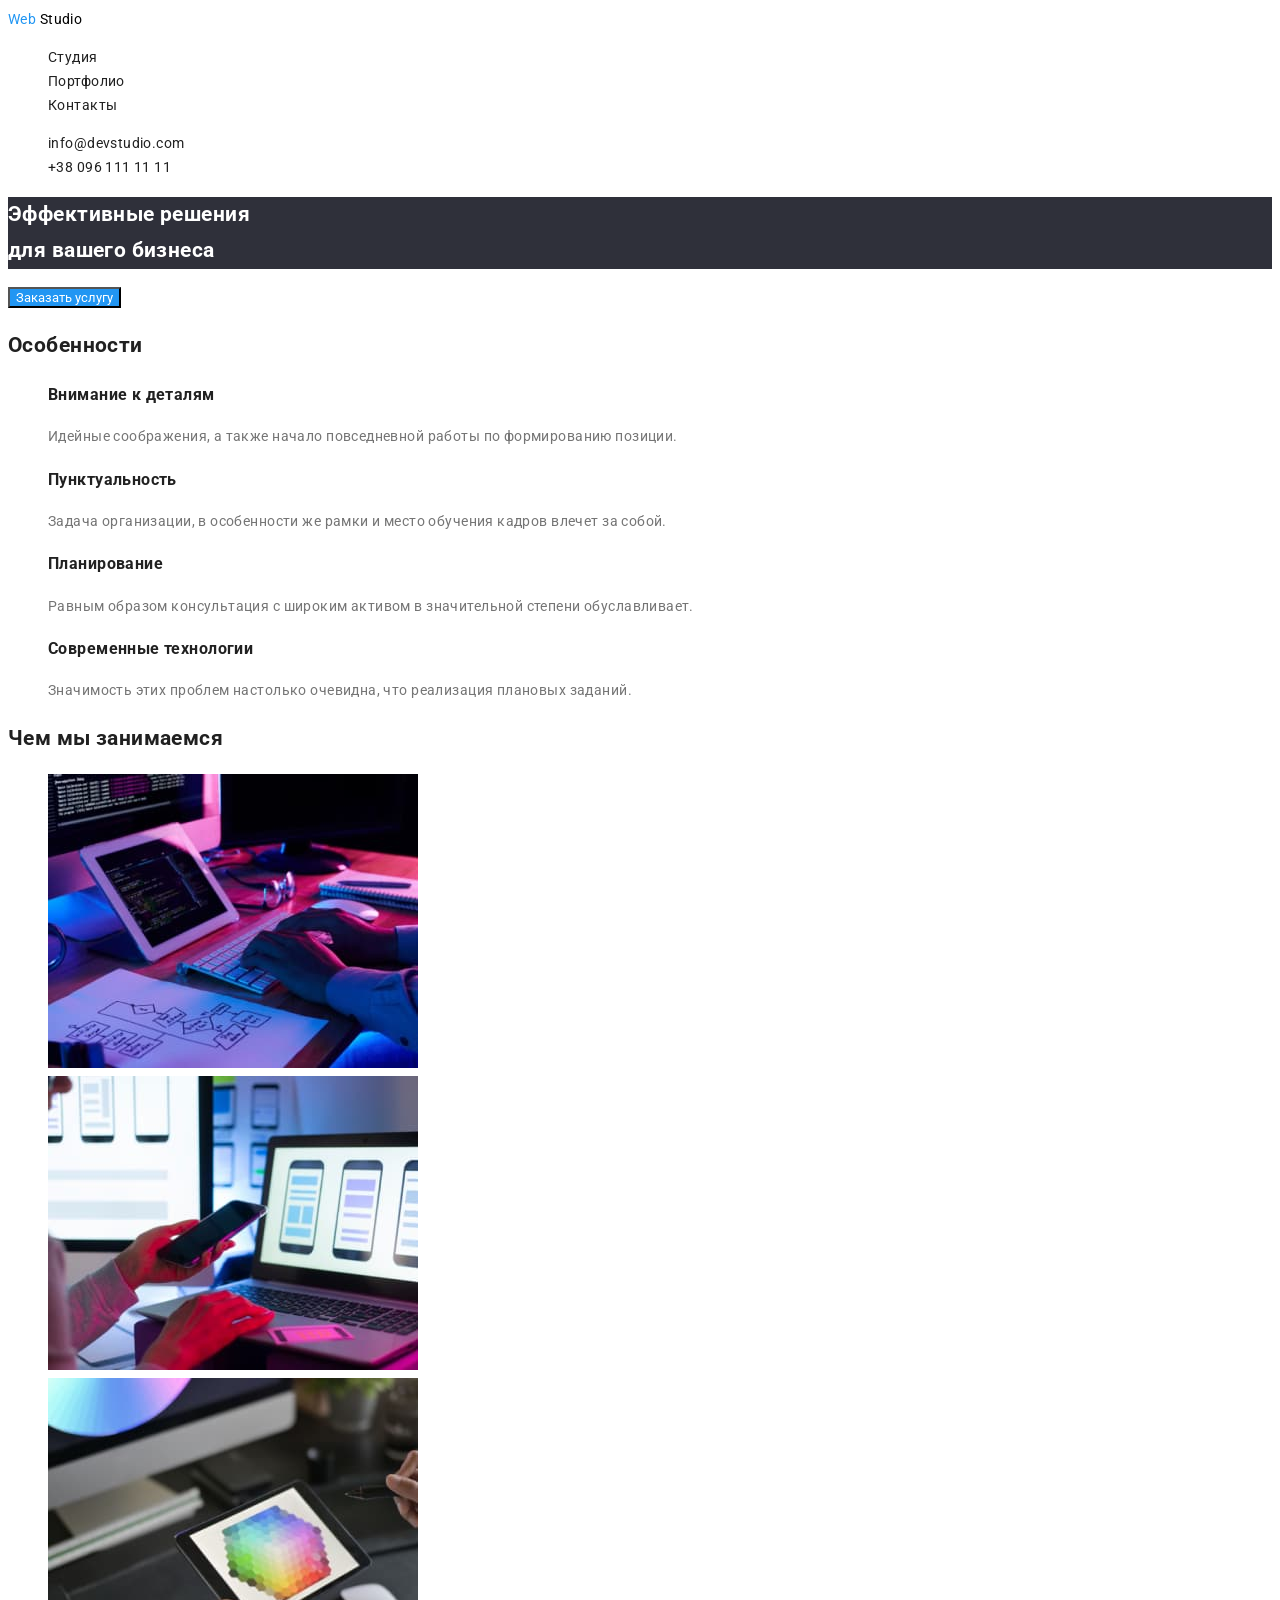
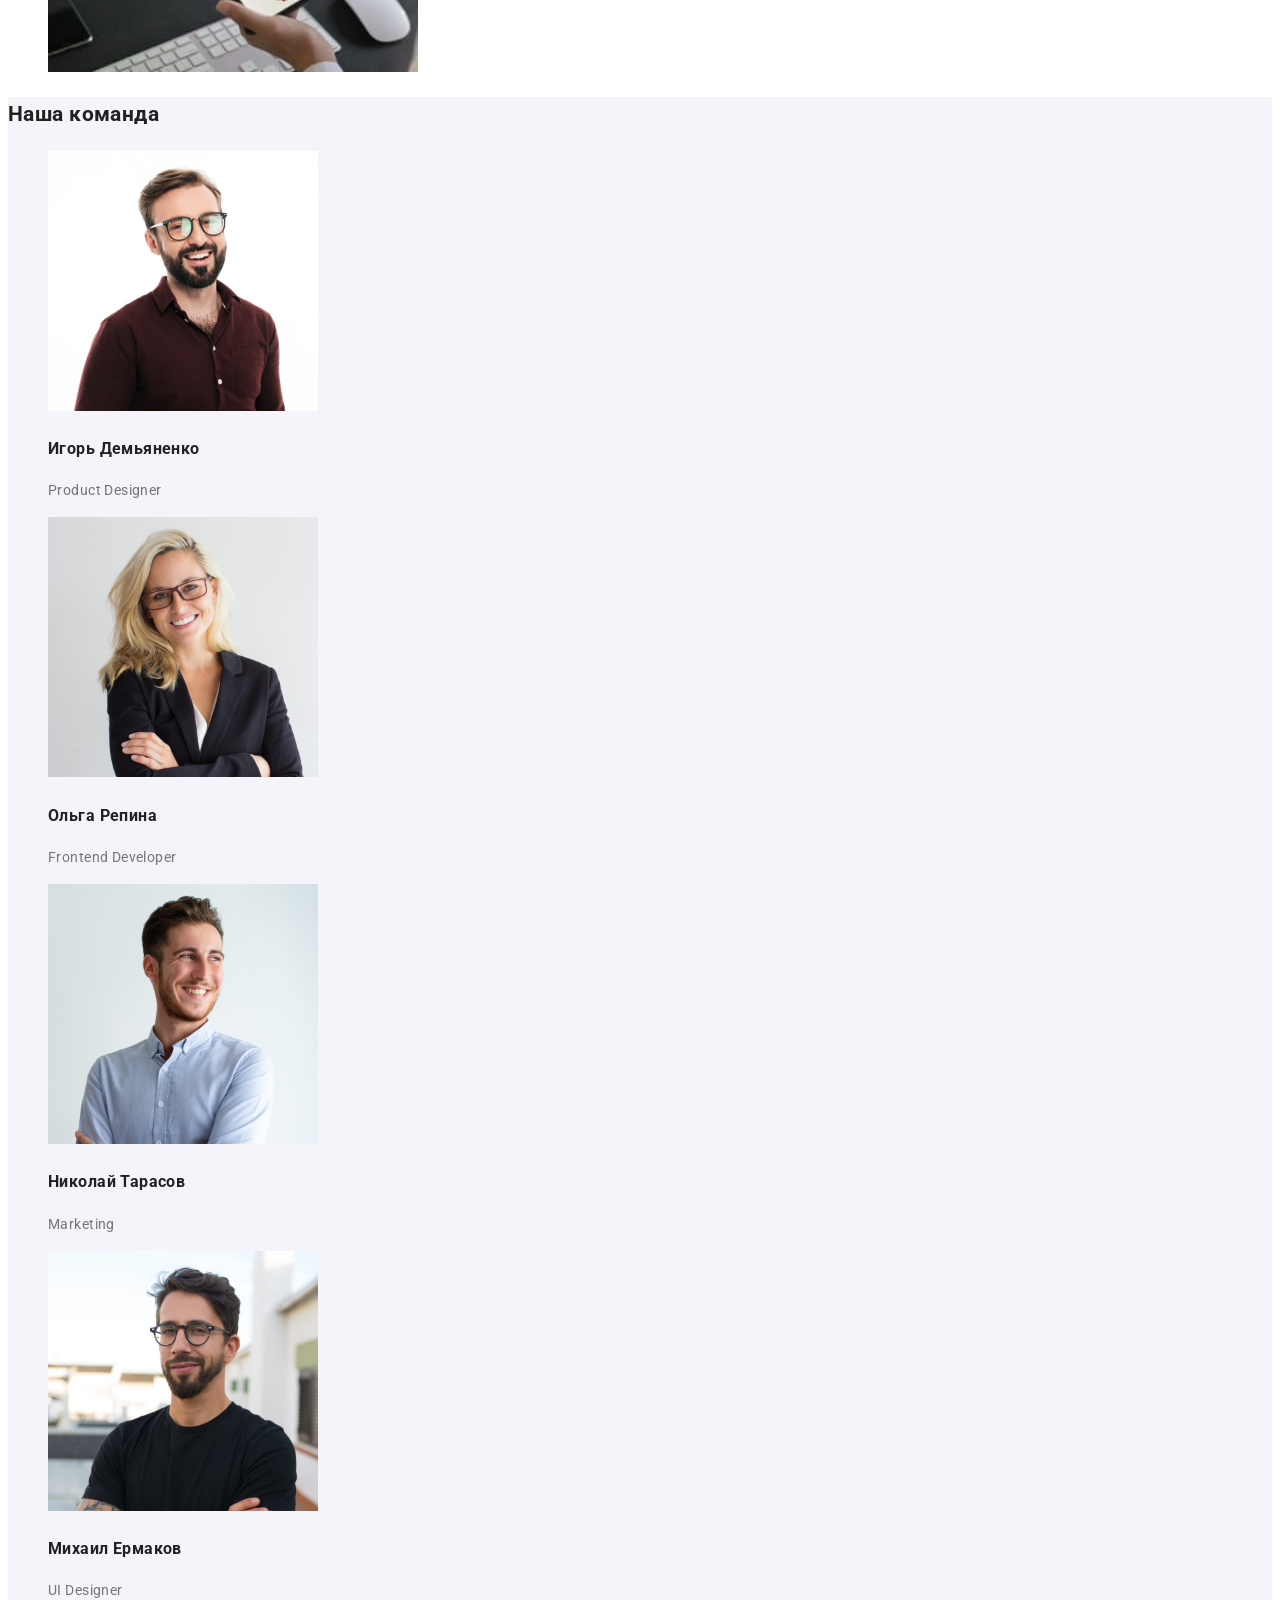
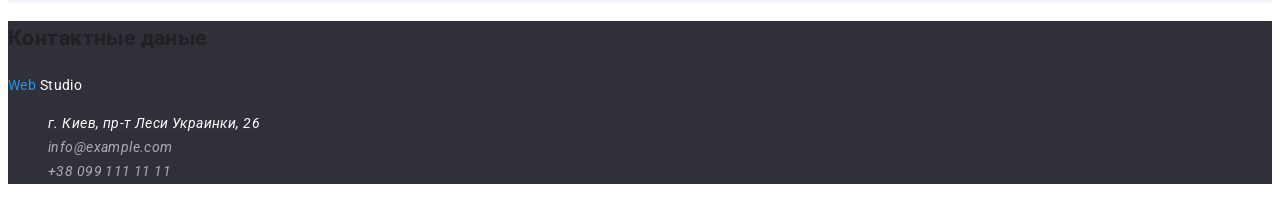
==== index.html @ a2b7ab71 "дз 2" ====
<!DOCTYPE html>
    <html lang="ru">
    <head>
    <meta charset="UTF-8">
    <meta http-equiv="X-UA-Compatible" content="IE=edge">
    <meta name="viewport" content="width=device-width, initial-scale=1.0">
    <title>Web Studio</title>
    <link rel="preconnect" href="https://fonts.googleapis.com">
    <link rel="preconnect" href="https://fonts.gstatic.com" crossorigin>
    <link href="https://fonts.googleapis.com/css2?family=Raleway:wght@700&family=Roboto:wght@400;500;700;900&display=swap" rel="stylesheet">   
    <link rel="stylesheet" href="./css/style.css">
</head>
<body>
     <header class="header">
        <nav>
        <a href="index.html" class="logo" > <span class="logo-word"> Web </span>Studio</a>
   
        
            <ul class="list">
                <li> <a href="index.html" class="link">Студия</a> </li>
                <li> <a href="portfolio.html" class="link">Портфолио</a></li>
                <li> <a href="" class="link">Контакты</a></li>
            </ul>         
     
    </nav>
        <div>
            <ul class="list">
                <li><a href="" class="link">info@devstudio.com</a></li>
                <li><a href="" class="link">+38 096 111 11 11</a></li>
            </ul>                        
        </div> 
          
    </header>
    <main>

   <section>
       <h1 class="hero-title">Эффективные решения <br> для вашего бизнеса</h1>
       <button type="button" class="button">Заказать услугу
       </button>
   </section>

   <section>
    <h2 class="section-title">
        Особенности
    </h2>
       <ul>
           <li>            
            <h3 class="title">Внимание к деталям</h3>
            <p>Идейные соображения, а также начало повседневной работы по формированию позиции.</p>
           </li>

          <li>        
         <h3 class="title">Пунктуальность</h3>
         <p>Задача организации, в особенности же рамки и место обучения кадров влечет за собой.</p>
          </li>

        <li>        
         <h3 class="title">Планирование</h3>
         <p>
            Равным образом консультация с широким активом в значительной степени обуславливает.
         </p>
        </li>
       
        <li>
         <h3 class="title">Современные технологии</h3>
        <p>
            Значимость этих проблем настолько очевидна, что реализация плановых заданий.
        </p>
        </li>
       </ul>
   </section>
   <section>
       <h2 class="section-title">Чем мы занимаемся</h2>
       <ul>
           <li>
            <img src="./imige/img.jpg" width="370" alt="руки на клавиатуре и планшет">
           </li>

           <li>
            <img src="./imige/img(1).jpg" width="370" alt="женская рука с телефщном">
        </li>

        <li>
            <img src="./imige/palitra.jpg" width="370" alt="в женской руке планшет с палитрой на экране">
        </li>
       </ul>
   </section>

   <section class="comand">
       <h2 class="section-title">Наша команда</h2>
       <ul>
        <li>
            <img src="./imige/people(1).jpg" width="270" alt="сотрудник Product Designer">
            <h3 class="title">Игорь Демьяненко</h3>
            <p>Product Designer</p>
        </li>
      
            <li>
                <img src="./imige/people(2).jpg" width="270" alt="сотрудник Frontend Developer">
                <h3 class="title">Ольга Репина</h3>
                <p>Frontend Developer</p>
            </li>
            
             <li>
                <img src="./imige/people(3).jpg" width="270"  alt="сотрудник Marketing">
                 <h3 class="title">Николай Тарасов</h3>
                 <p>Marketing</p>
             </li>
             <li>
                <img src="./imige/people(4).jpg" width="270" alt="сотрудник UI Designer">
                <h3 class="title">Михаил Ермаков</h3>
                <p>UI Designer</p>
            </li>
       </ul>
   </section>
   </main>
   <footer class="footer">
       <section>
           <h2 class="section-title">Контактные даные </h2>
        <a href="index.html" class="logo"> <span class="logo-word">Web</span> Studio</a>
        <address>
            <ul class="address-list">
                <li>
                    <a href=""> <span class="address">г. Киев, пр-т Леси Украинки, 26</span> </a> 
                </li>
                <li>
                    <a href="mailto:info@example.com" class="link">info@example.com</a>
                </li>
                <li>
                    <a href="tel:+380991111111" class="link">+38 099 111 11 11</a>
                </li>
            </ul>                        
        </address>
 
       </section>
   </footer>
</body>
</html>
---- css/style.css ----
:root{
    --primory-text-color:  #757575;
    --secondary-text-color: #212121;
    --accent-color: #2196F3;
    --ccolor-withe: #ffffff;
    --logo-color: #000000;
}
body{
    background-color: var(--ccolor-withe);
    color: var(--primory-text-color);
    font-family: roboto, sans-serif;
    letter-spacing: 0.03em;
    font-size: 14px;
    line-height: 1.71;
    
}
button{ font-family: inherit;}
ul{
    list-style: none;
}
.header .logo{
    color: var(--logo-color);
    text-decoration: none;
}
.logo-word{
    color: var(--accent-color);
}
.list .link{
    color: var(--secondary-text-color);
    text-decoration: none;
}.list .link:hover, .list .link:focus{
    color: var(--accent-color);
}
.hero-title{
    color: var(--ccolor-withe);
    /* времено фон */
    background-color: 
    #2F303A;
}
.button{
    color: var(--ccolor-withe);
    background-color: var(--accent-color);
    button{ font-family: inherit;}
}
.section-title{
    color: var(--secondary-text-color);
}
.title{
    color: var(--secondary-text-color);
}
.comand{
    background-color: #F5F4FA;
}
.footer{
    background-color: #2F303A;
}
.footer .logo{
    color: var(--ccolor-withe);
    text-decoration: none;
}
.address{
    color: var(--ccolor-withe);
}
.address-list .link{ 
    color: rgba(255, 255, 255, 0.6);
    text-decoration: none;
}
.project .button{
    font-family: inherit;
    color: var(--secondary-text-color);
    background-color: var(--ccolor-withe);
    
}
.project .button:hover, .project .button:focus{
    color: var(--ccolor-withe);
    background-color: var(--accent-color);
}
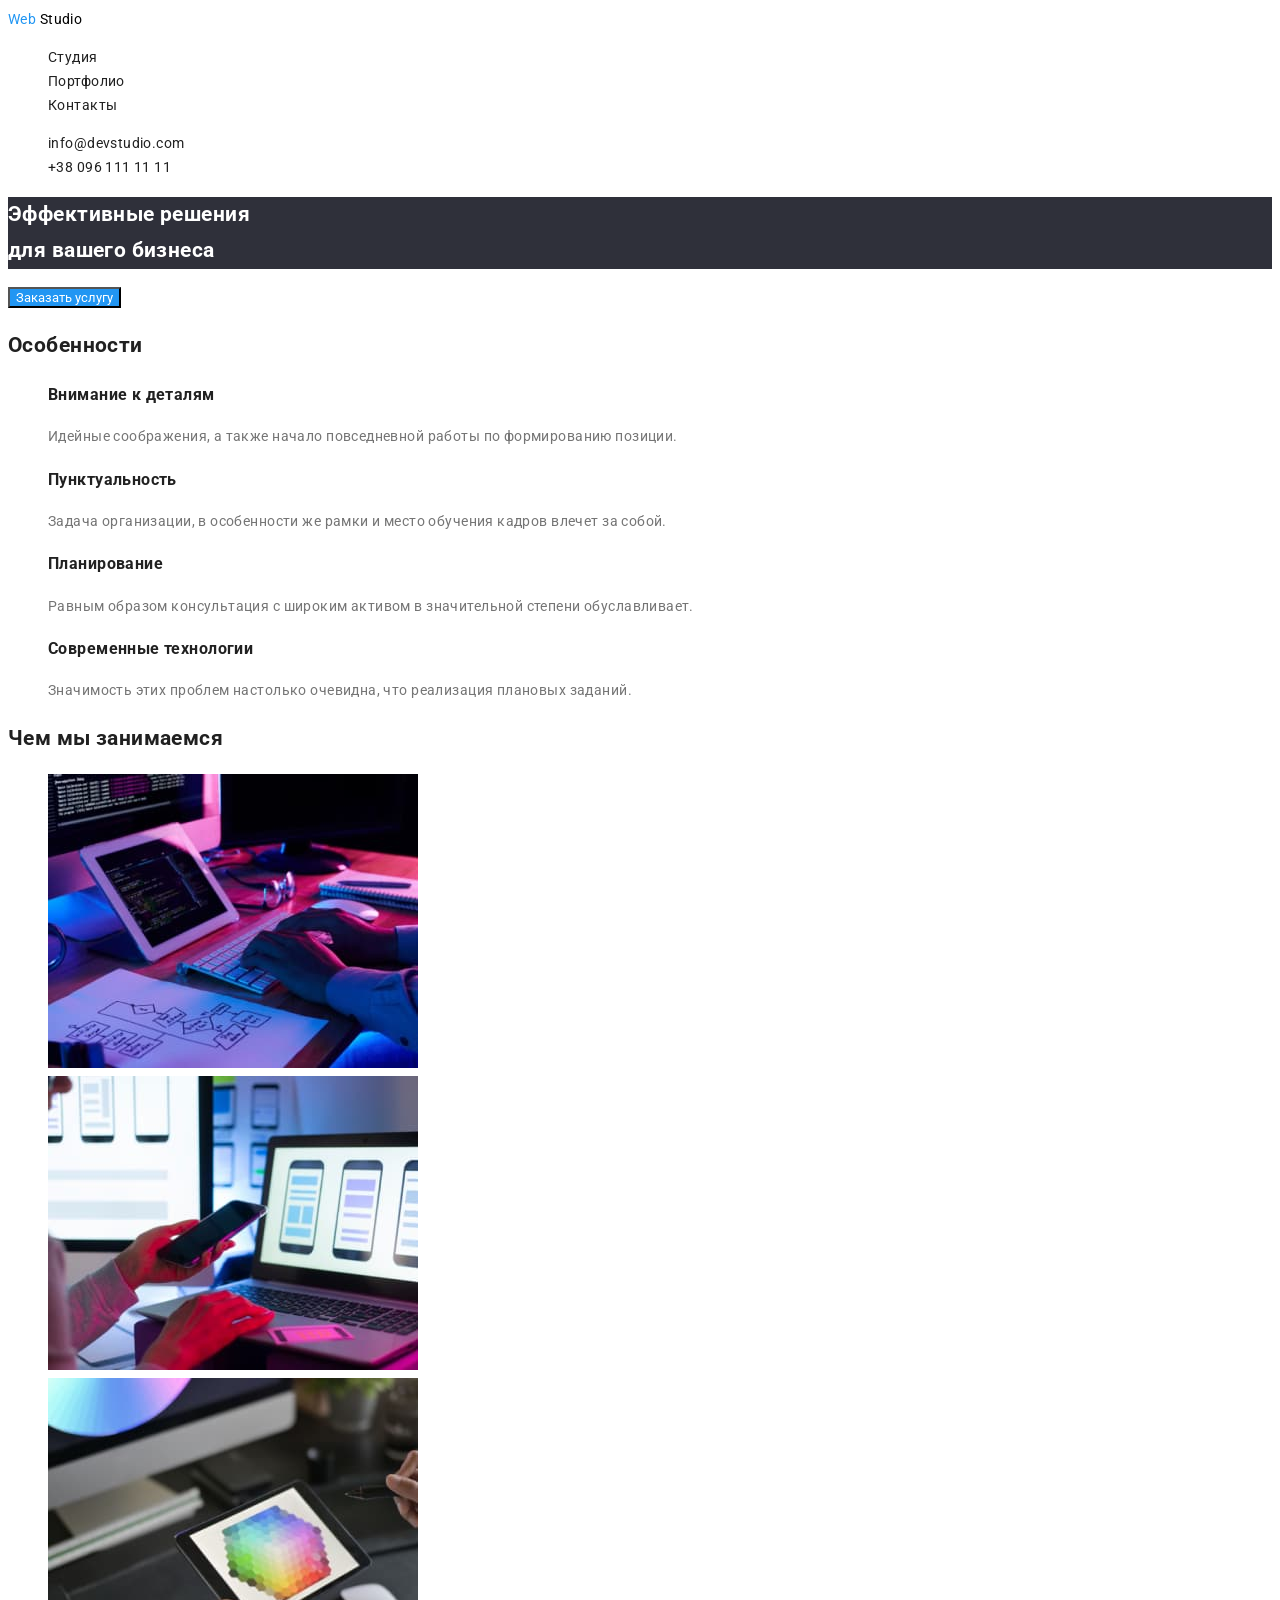
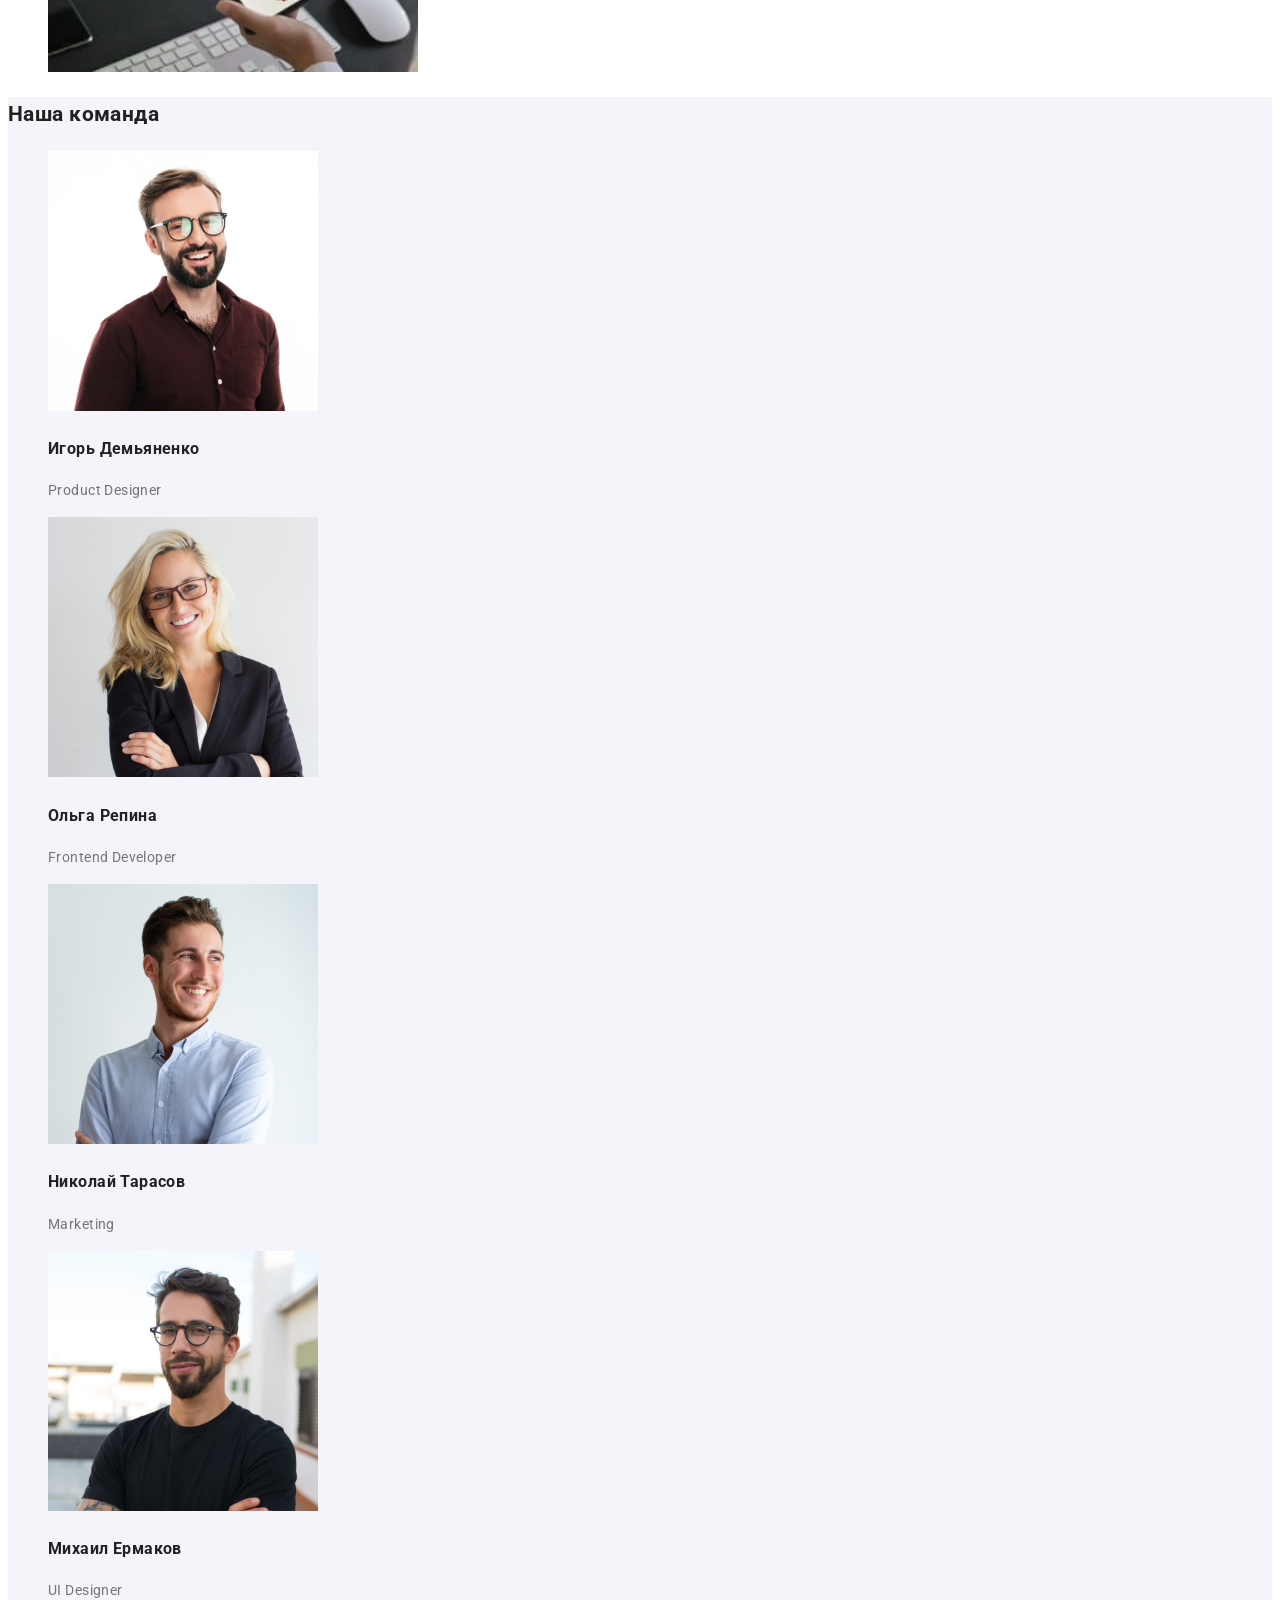
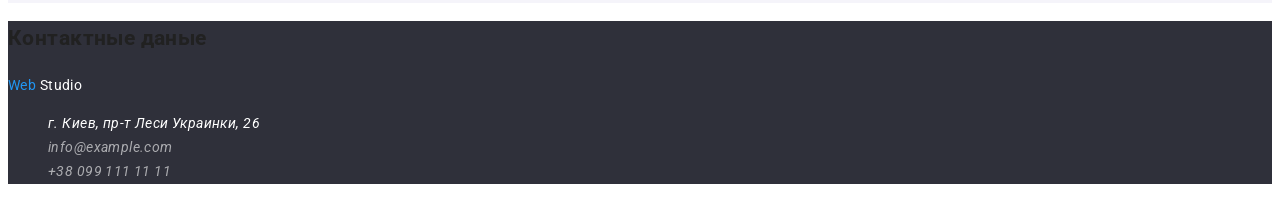
==== commit 6db0a350: "применение селекторов класса и цвета" ====
--- a/index.html
+++ b/index.html
@@ -24,12 +24,12 @@
             </ul>         
      
     </nav>
-        <div>
+        
             <ul class="list">
                 <li><a href="" class="link">info@devstudio.com</a></li>
                 <li><a href="" class="link">+38 096 111 11 11</a></li>
             </ul>                        
-        </div> 
+    
           
     </header>
     <main>
@@ -122,7 +122,7 @@
         <address>
             <ul class="address-list">
                 <li>
-                    <a href=""> <span class="address">г. Киев, пр-т Леси Украинки, 26</span> </a> 
+                    <a href="https://www.google.com/maps/place/%D0%B1%D1%83%D0%BB.+%D0%9B%D0%B5%D1%81%D0%B8+%D0%A3%D0%BA%D1%80%D0%B0%D0%B8%D0%BD%D0%BA%D0%B8,+26,+%D0%9A%D0%B8%D0%B5%D0%B2,+02000/@50.4262118,30.5360923,17.5z/data=!4m5!3m4!1s0x40d4cf0e033ecbe9:0x57a4dffefec77da0!8m2!3d50.4265807!4d30.5383858" class="link"><span class="address"> г. Киев, пр-т Леси Украинки, 26</span></a>
                 </li>
                 <li>
                     <a href="mailto:info@example.com" class="link">info@example.com</a>
--- a/css/style.css
+++ b/css/style.css
@@ -11,66 +11,80 @@
     font-family: roboto, sans-serif;
     letter-spacing: 0.03em;
     font-size: 14px;
-    line-height: 1.71;
-    
-}
-button{ font-family: inherit;}
-ul{
-    list-style: none;
-}
-.header .logo{
+    line-height: 1.71;}
+
+    ul{ list-style: none;}
+
+    .header .logo{
     color: var(--logo-color);
     text-decoration: none;
 }
+
 .logo-word{
     color: var(--accent-color);
 }
+
 .list .link{
     color: var(--secondary-text-color);
     text-decoration: none;
-}.list .link:hover, .list .link:focus{
+}
+
+.list .link:hover, .list .link:focus{
     color: var(--accent-color);
 }
+
 .hero-title{
     color: var(--ccolor-withe);
     /* времено фон */
     background-color: 
     #2F303A;
 }
+
 .button{
     color: var(--ccolor-withe);
     background-color: var(--accent-color);
-    button{ font-family: inherit;}
+    font-family: inherit;
 }
+
 .section-title{
     color: var(--secondary-text-color);
 }
+
 .title{
     color: var(--secondary-text-color);
 }
+
 .comand{
     background-color: #F5F4FA;
 }
+
 .footer{
     background-color: #2F303A;
 }
+
 .footer .logo{
     color: var(--ccolor-withe);
     text-decoration: none;
 }
+
 .address{
     color: var(--ccolor-withe);
+    
 }
+
 .address-list .link{ 
     color: rgba(255, 255, 255, 0.6);
     text-decoration: none;
 }
+
 .project .button{
     font-family: inherit;
     color: var(--secondary-text-color);
     background-color: var(--ccolor-withe);
+    font-family: inherit;
     
 }
+
 .project .button:hover, .project .button:focus{
     color: var(--ccolor-withe);
     background-color: var(--accent-color);
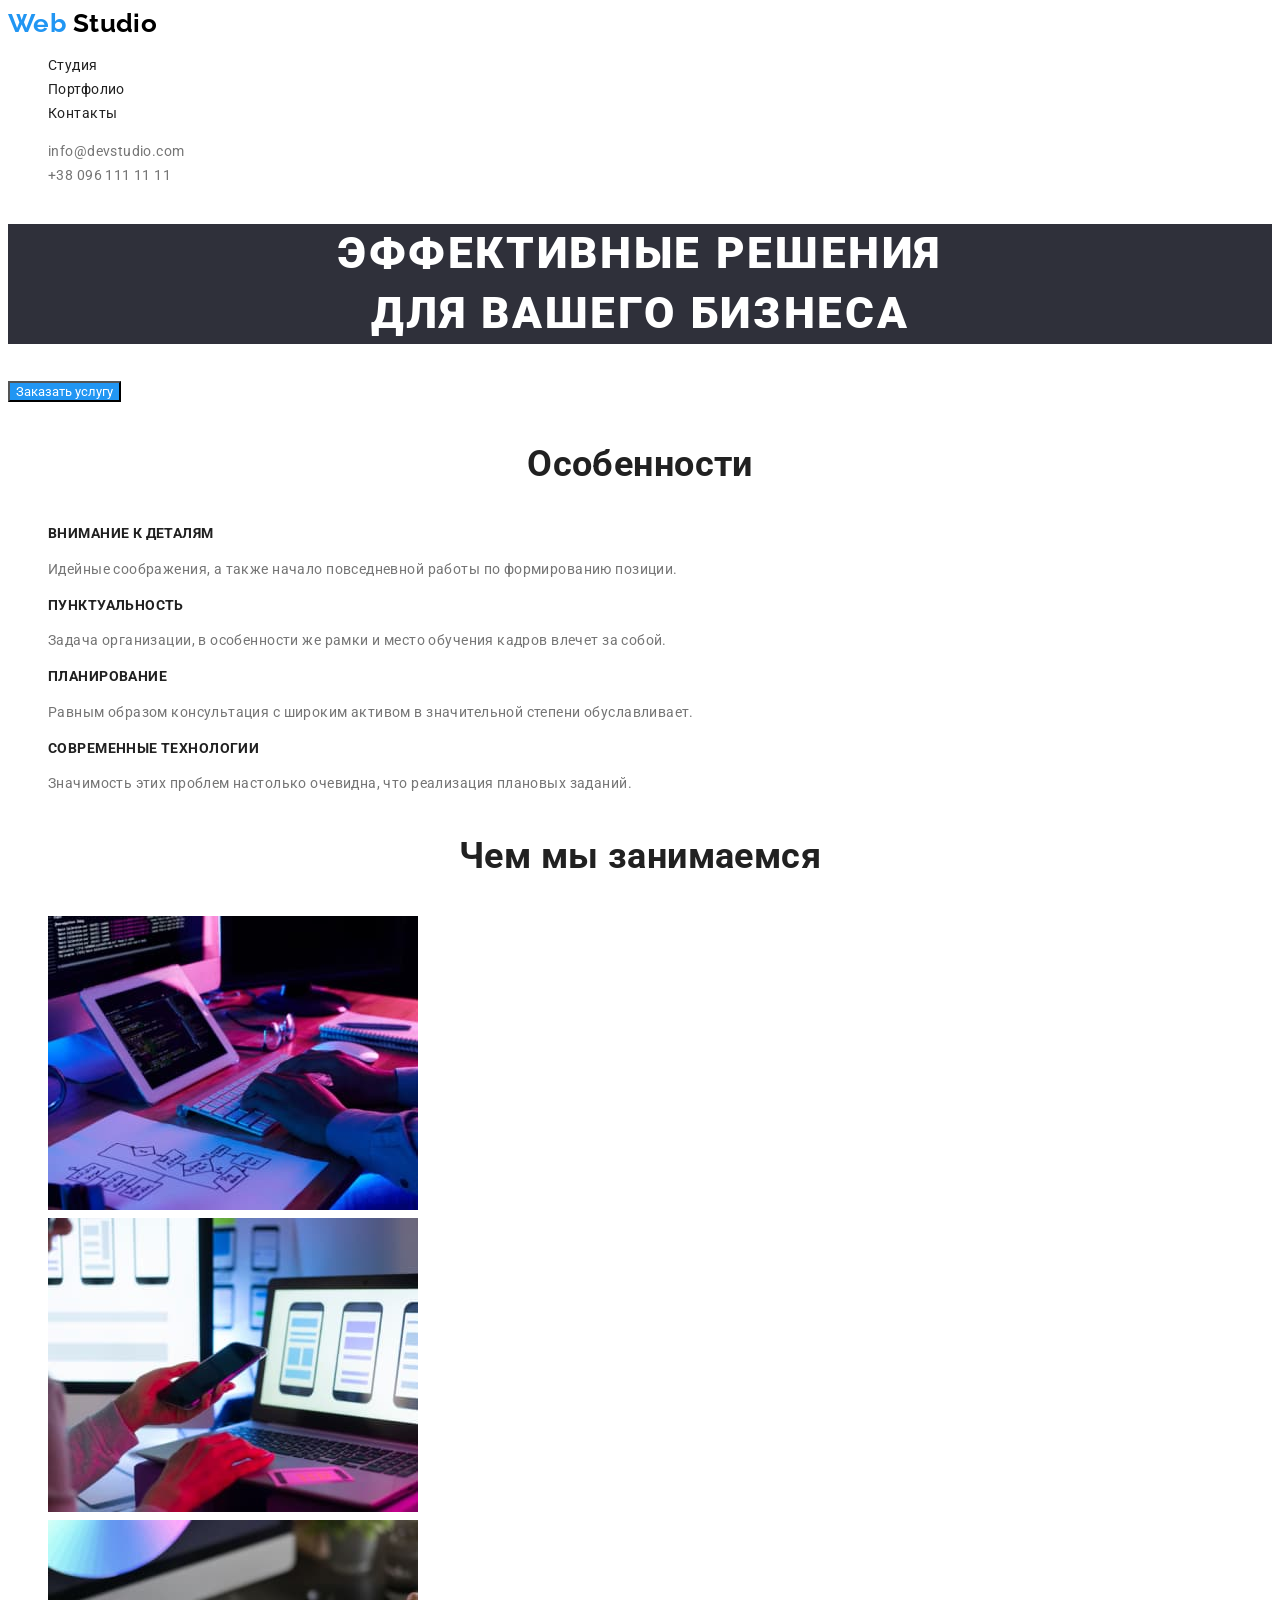
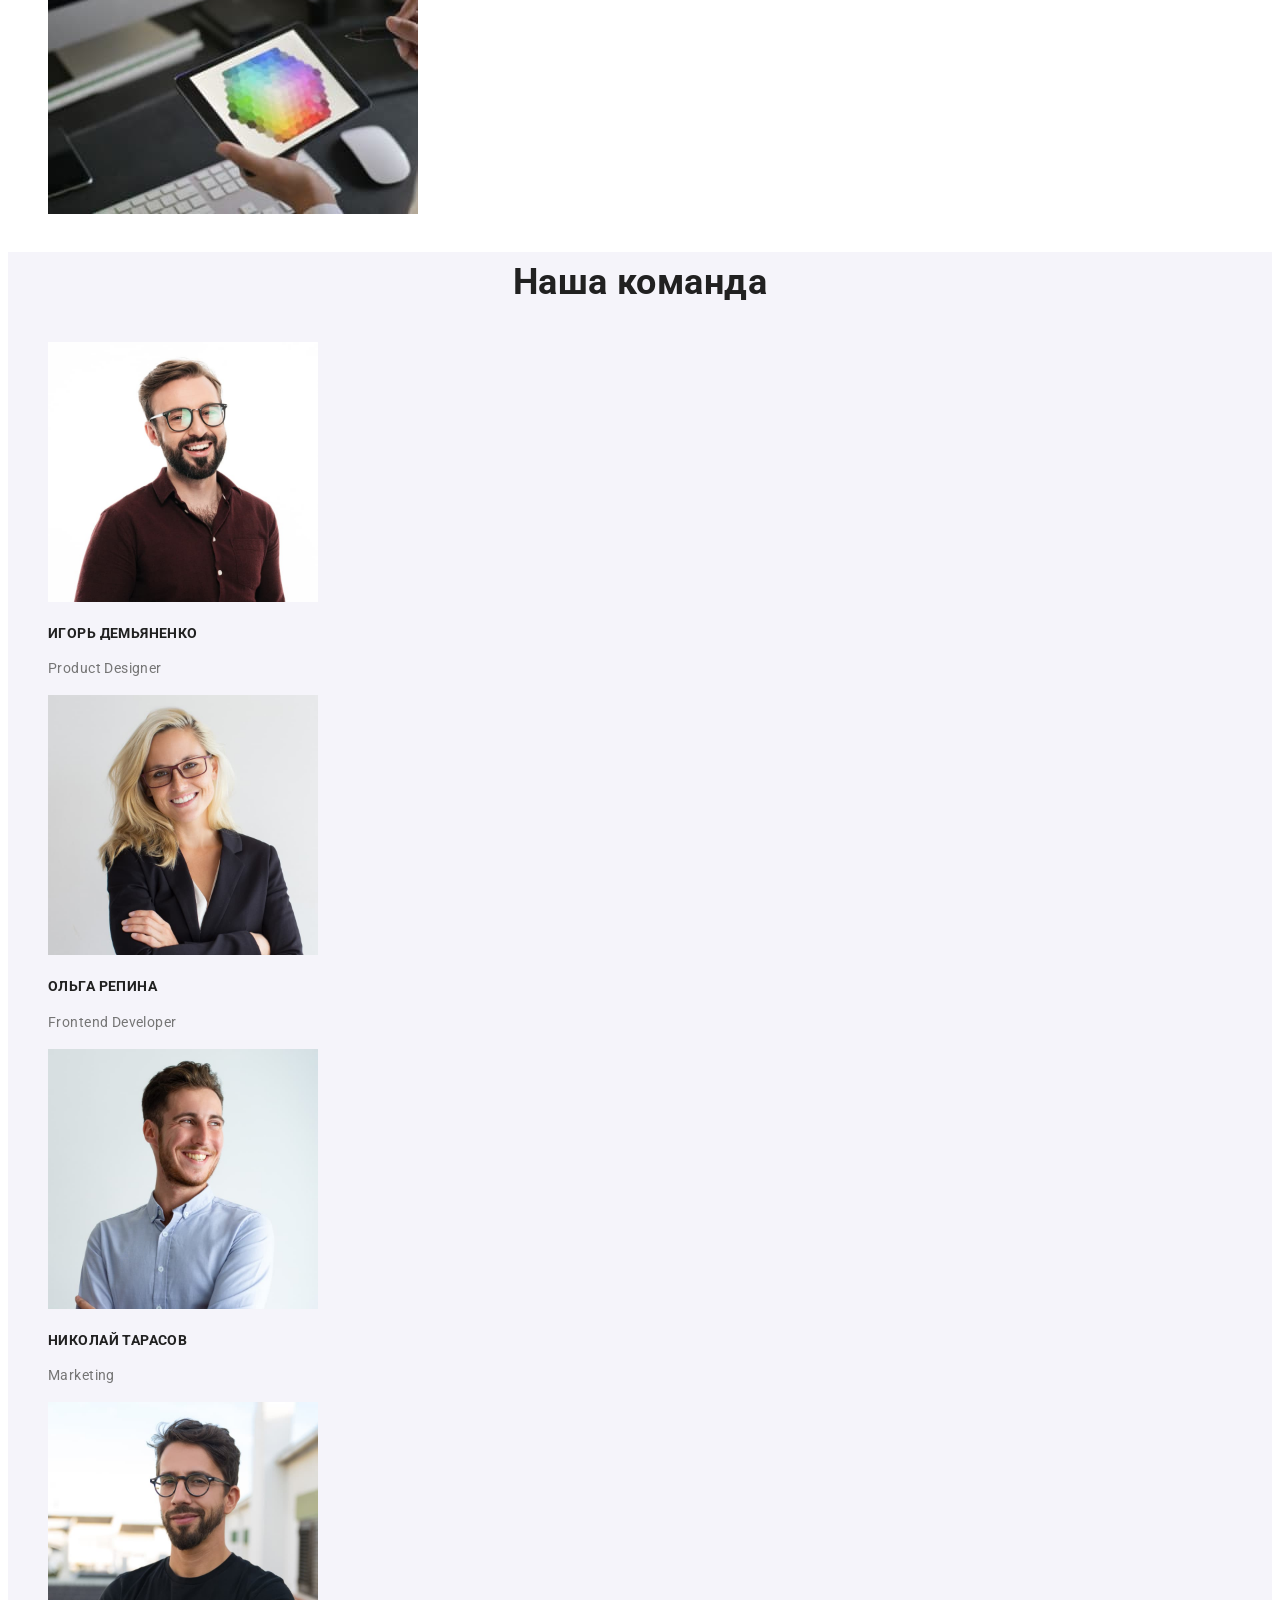
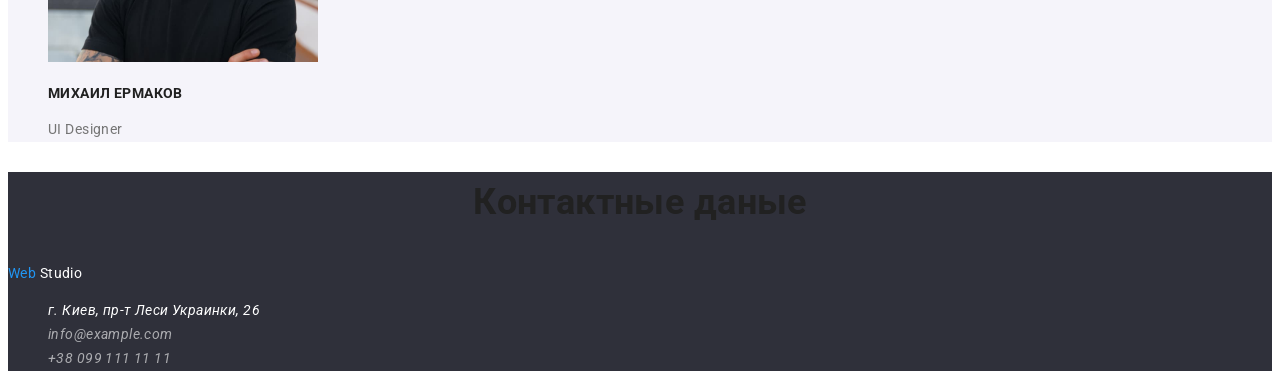
==== commit 1d980c71: "ДЗ 2 23,03" ====
--- a/index.html
+++ b/index.html
@@ -25,13 +25,11 @@
      
     </nav>
         
-            <ul class="list">
-                <li><a href="" class="link">info@devstudio.com</a></li>
-                <li><a href="" class="link">+38 096 111 11 11</a></li>
-            </ul>                        
-    
-          
-    </header>
+            <ul class="contact">
+                <li><a href="mailto:info@devstudio.com" class="link">info@devstudio.com</a></li>
+                <li><a href="tel:+380961111111" class="link">+38 096 111 11 11</a></li>
+            </ul>                                      
+     </header>
     <main>
 
    <section>
--- a/css/style.css
+++ b/css/style.css
@@ -9,15 +9,24 @@
     background-color: var(--ccolor-withe);
     color: var(--primory-text-color);
     font-family: roboto, sans-serif;
+    font-style: normal;
+    font-size: 14px;
+    line-height: 1.71;
     letter-spacing: 0.03em;
-    font-size: 14px;
-    line-height: 1.71;}
+}
 
     ul{ list-style: none;}
 
     .header .logo{
     color: var(--logo-color);
     text-decoration: none;
+    font-family: 'Raleway';
+    font-weight: 700;
+    font-size: 26px;
+    line-height: 1.19;
+
+
+
 }
 
 .logo-word{
@@ -33,11 +42,24 @@
     color: var(--accent-color);
 }
 
+.contact .link{
+    color: var(--primory-text-color);
+    text-decoration: none;
+}
+.contact .link:hover, .contact .link:focus{
+    color: var(--accent-color);
+}
+
 .hero-title{
     color: var(--ccolor-withe);
     /* времено фон */
-    background-color: 
-    #2F303A;
+    background-color: #2F303A;
+    font-weight: 900;
+    font-size: 44px;
+    line-height: 1.36;
+    text-align: center;
+    letter-spacing: 0.06em;
+    text-transform: uppercase;
 }
 
 .button{
@@ -48,10 +70,18 @@
 
 .section-title{
     color: var(--secondary-text-color);
+    font-weight: 700;
+    font-size: 36px;
+    line-height: 1.67;
+    text-align: center;
 }
 
 .title{
     color: var(--secondary-text-color);
+    font-weight: 700;
+    font-size: 14px;
+    line-height: 1.4;
+    text-transform: uppercase;
 }
 
 .comand{
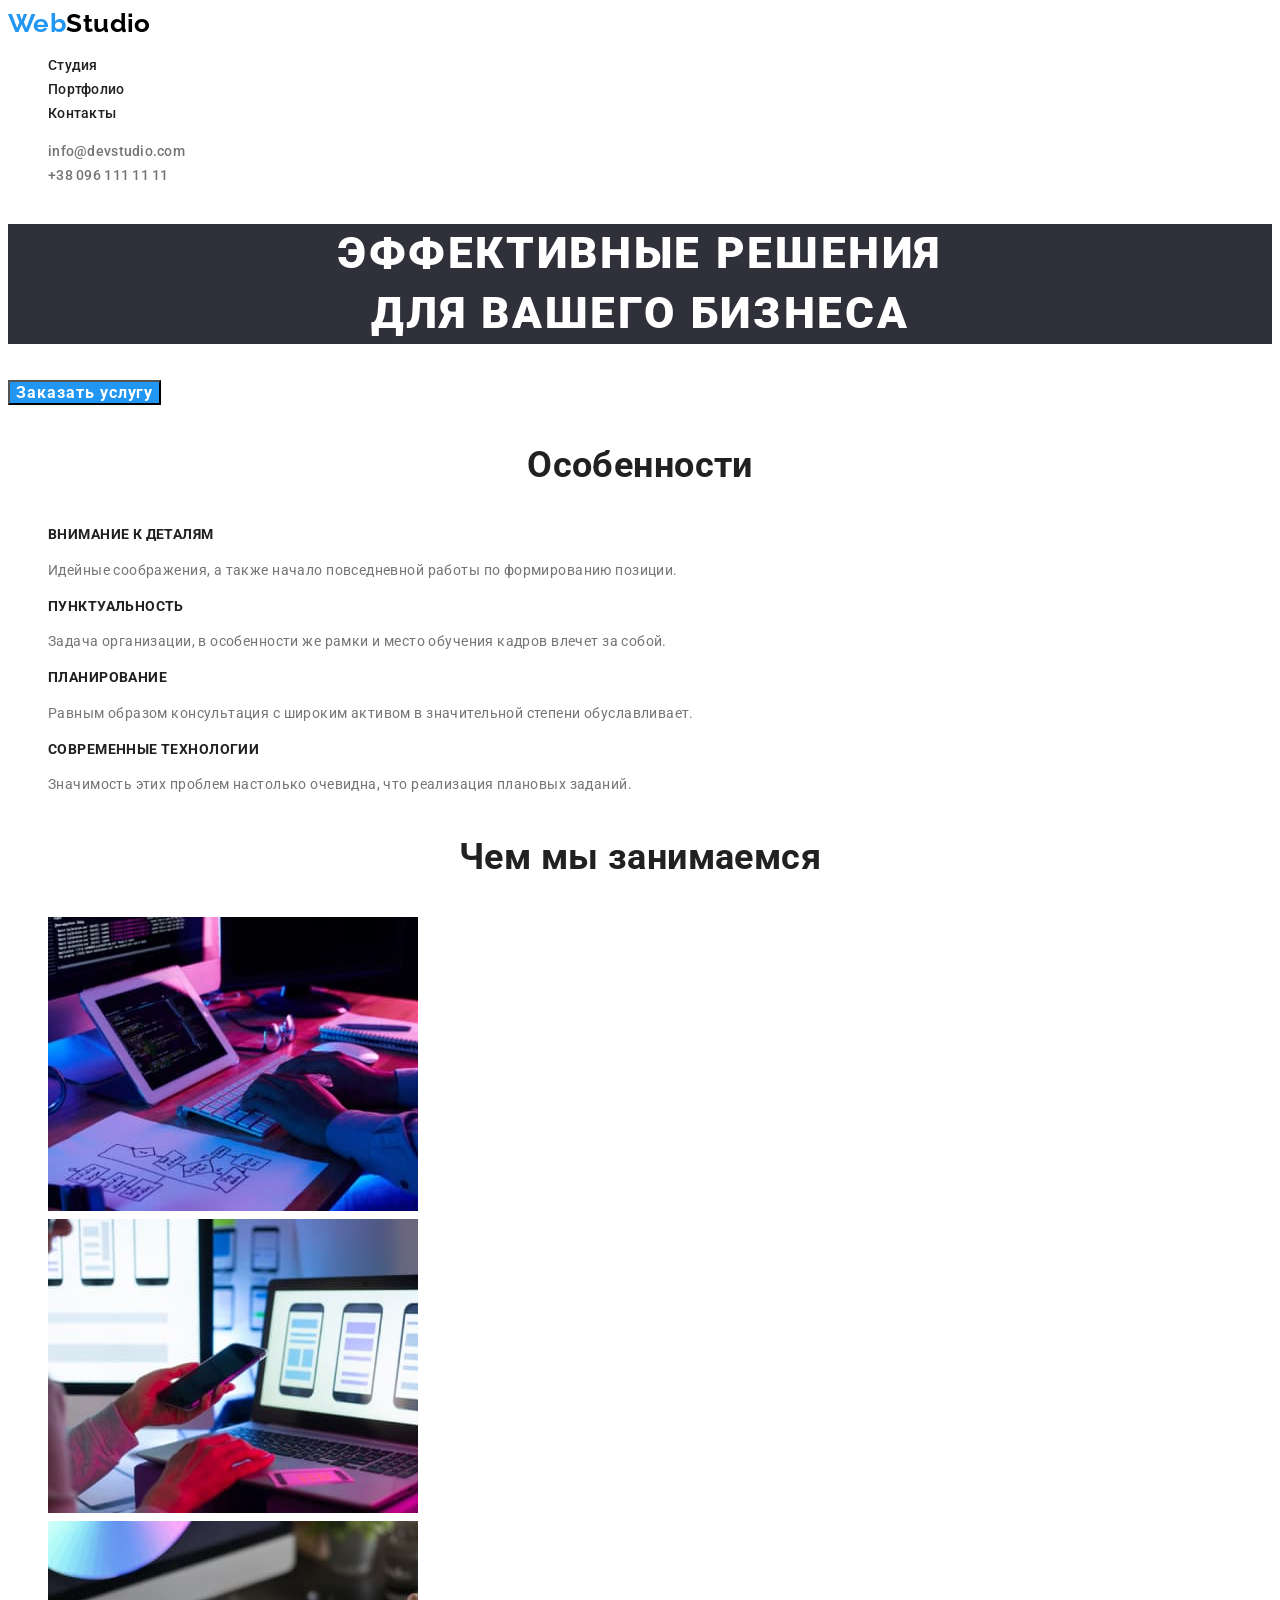
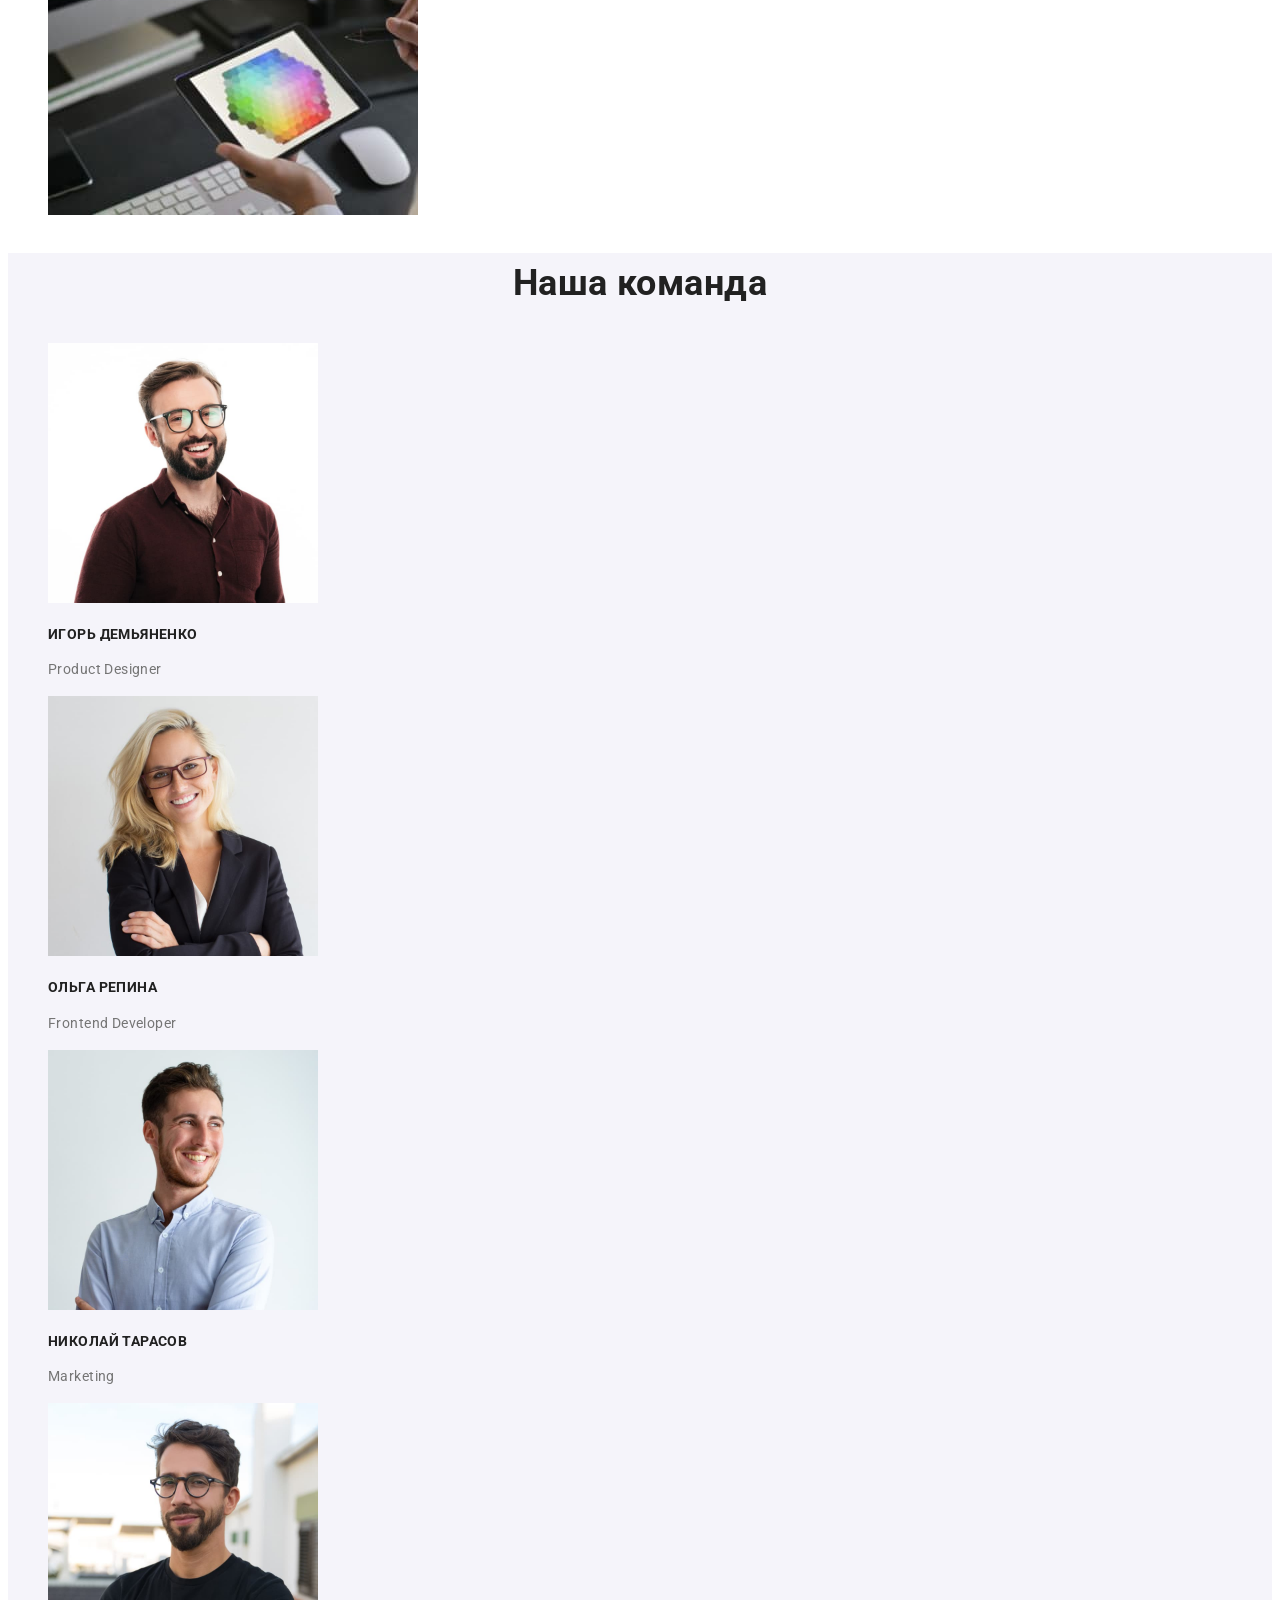
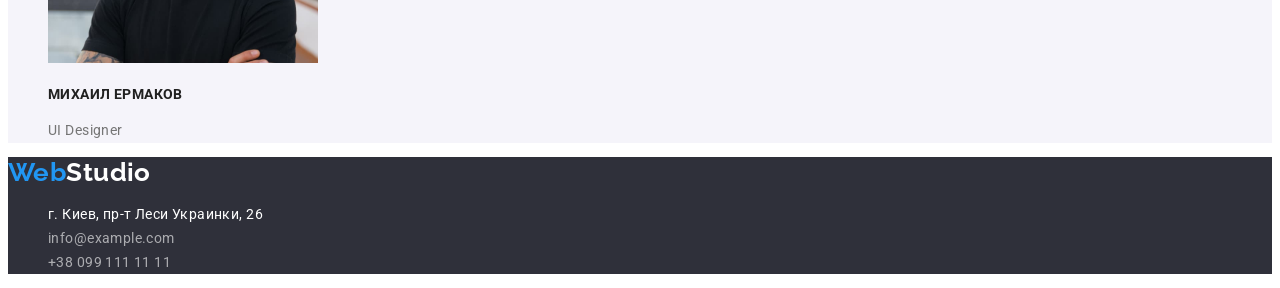
==== commit c6acce2c: "доработка ДЗ2" ====
--- a/index.html
+++ b/index.html
@@ -14,7 +14,7 @@
 <body>
      <header class="header">
         <nav>
-        <a href="index.html" class="logo" > <span class="logo-word"> Web </span>Studio</a>
+        <a href="index.html" class="logo" > <span class="logo-word">Web</span>Studio</a>
    
         
             <ul class="list">
@@ -114,24 +114,20 @@
    </section>
    </main>
    <footer class="footer">
-       <section>
-           <h2 class="section-title">Контактные даные </h2>
-        <a href="index.html" class="logo"> <span class="logo-word">Web</span> Studio</a>
-        <address>
-            <ul class="address-list">
-                <li>
-                    <a href="https://www.google.com/maps/place/%D0%B1%D1%83%D0%BB.+%D0%9B%D0%B5%D1%81%D0%B8+%D0%A3%D0%BA%D1%80%D0%B0%D0%B8%D0%BD%D0%BA%D0%B8,+26,+%D0%9A%D0%B8%D0%B5%D0%B2,+02000/@50.4262118,30.5360923,17.5z/data=!4m5!3m4!1s0x40d4cf0e033ecbe9:0x57a4dffefec77da0!8m2!3d50.4265807!4d30.5383858" class="link"><span class="address"> г. Киев, пр-т Леси Украинки, 26</span></a>
-                </li>
-                <li>
-                    <a href="mailto:info@example.com" class="link">info@example.com</a>
-                </li>
-                <li>
-                    <a href="tel:+380991111111" class="link">+38 099 111 11 11</a>
-                </li>
-            </ul>                        
-        </address>
- 
-       </section>
+    <a href="index.html" class="logo"> <span class="logo-word">Web</span>Studio</a>
+    <address>
+        <ul class="address-list">
+            <li>
+                <a href="https://www.google.com/maps/place/%D0%B1%D1%83%D0%BB.+%D0%9B%D0%B5%D1%81%D0%B8+%D0%A3%D0%BA%D1%80%D0%B0%D0%B8%D0%BD%D0%BA%D0%B8,+26,+%D0%9A%D0%B8%D0%B5%D0%B2,+02000/@50.4262118,30.5360923,17.5z/data=!4m5!3m4!1s0x40d4cf0e033ecbe9:0x57a4dffefec77da0!8m2!3d50.4265807!4d30.5383858" class="link"><span class="address"> г. Киев, пр-т Леси Украинки, 26</span></a>
+            </li>
+            <li>
+                <a href="mailto:info@example.com" class="link">info@example.com</a>
+            </li>
+            <li>
+                <a href="tel:+380991111111" class="link">+38 099 111 11 11</a>
+            </li>
+        </ul>                        
+    </address>
    </footer>
 </body>
 </html>
--- a/css/style.css
+++ b/css/style.css
@@ -36,6 +36,10 @@
 .list .link{
     color: var(--secondary-text-color);
     text-decoration: none;
+    font-weight: 500;
+    font-size: 14px;
+    line-height: 1,43;
+    letter-spacing: 0.02em;
 }
 
 .list .link:hover, .list .link:focus{
@@ -45,6 +49,10 @@
 .contact .link{
     color: var(--primory-text-color);
     text-decoration: none;
+    font-weight: 500;
+    font-size: 14px;
+    line-height: 1,43;
+    letter-spacing: 0.02em;
 }
 .contact .link:hover, .contact .link:focus{
     color: var(--accent-color);
@@ -66,6 +74,13 @@
     color: var(--ccolor-withe);
     background-color: var(--accent-color);
     font-family: inherit;
+    font-weight: 700;
+    font-size: 16px;
+    line-height: 1,88;
+    display: flex;
+    align-items: center;
+    text-align: center;
+    letter-spacing: 0.06em;
 }
 
 .section-title{
@@ -95,29 +110,60 @@
 .footer .logo{
     color: var(--ccolor-withe);
     text-decoration: none;
+    font-family: 'Raleway';
+    font-weight: 700;
+    font-size: 26px;
+    line-height: 1.19;
 }
 
 .address{
-    color: var(--ccolor-withe);
-    
+    color: var(--ccolor-withe);    
+}
+.address:hover, .address:focus{
+    color: var(--accent-color);
 }
 
 .address-list .link{ 
     color: rgba(255, 255, 255, 0.6);
     text-decoration: none;
+    font-family: 'Roboto';
+    font-style: normal;
+    font-weight: 400;
+    font-size: 14px;
+    line-height: 1.71;
+    letter-spacing: 0.03em;   
+}
+.address-list .link:hover, .address-list .link:focus{
+    color: var(--accent-color);
 }
 
 .project .button{
     font-family: inherit;
     color: var(--secondary-text-color);
-    background-color: var(--ccolor-withe);
+    background-color: #F5F4FA;
     font-family: inherit;
-    
+    font-weight: 500;
+    font-size: 16px;
+    line-height: 1.62;
+    text-align: center;
 }
-
 .project .button:hover, .project .button:focus{
     color: var(--ccolor-withe);
     background-color: var(--accent-color);
 }
     
+.title-item{
+    color: #212121;
+    ont-weight: 700;
+    font-size: 18px;
+    line-height: 2.0;
+    letter-spacing: 0.06em;
+}
+.text{
+    color: #757575;
+    font-size: 16px;
+    line-height: 1.88;
+}
+
+
   
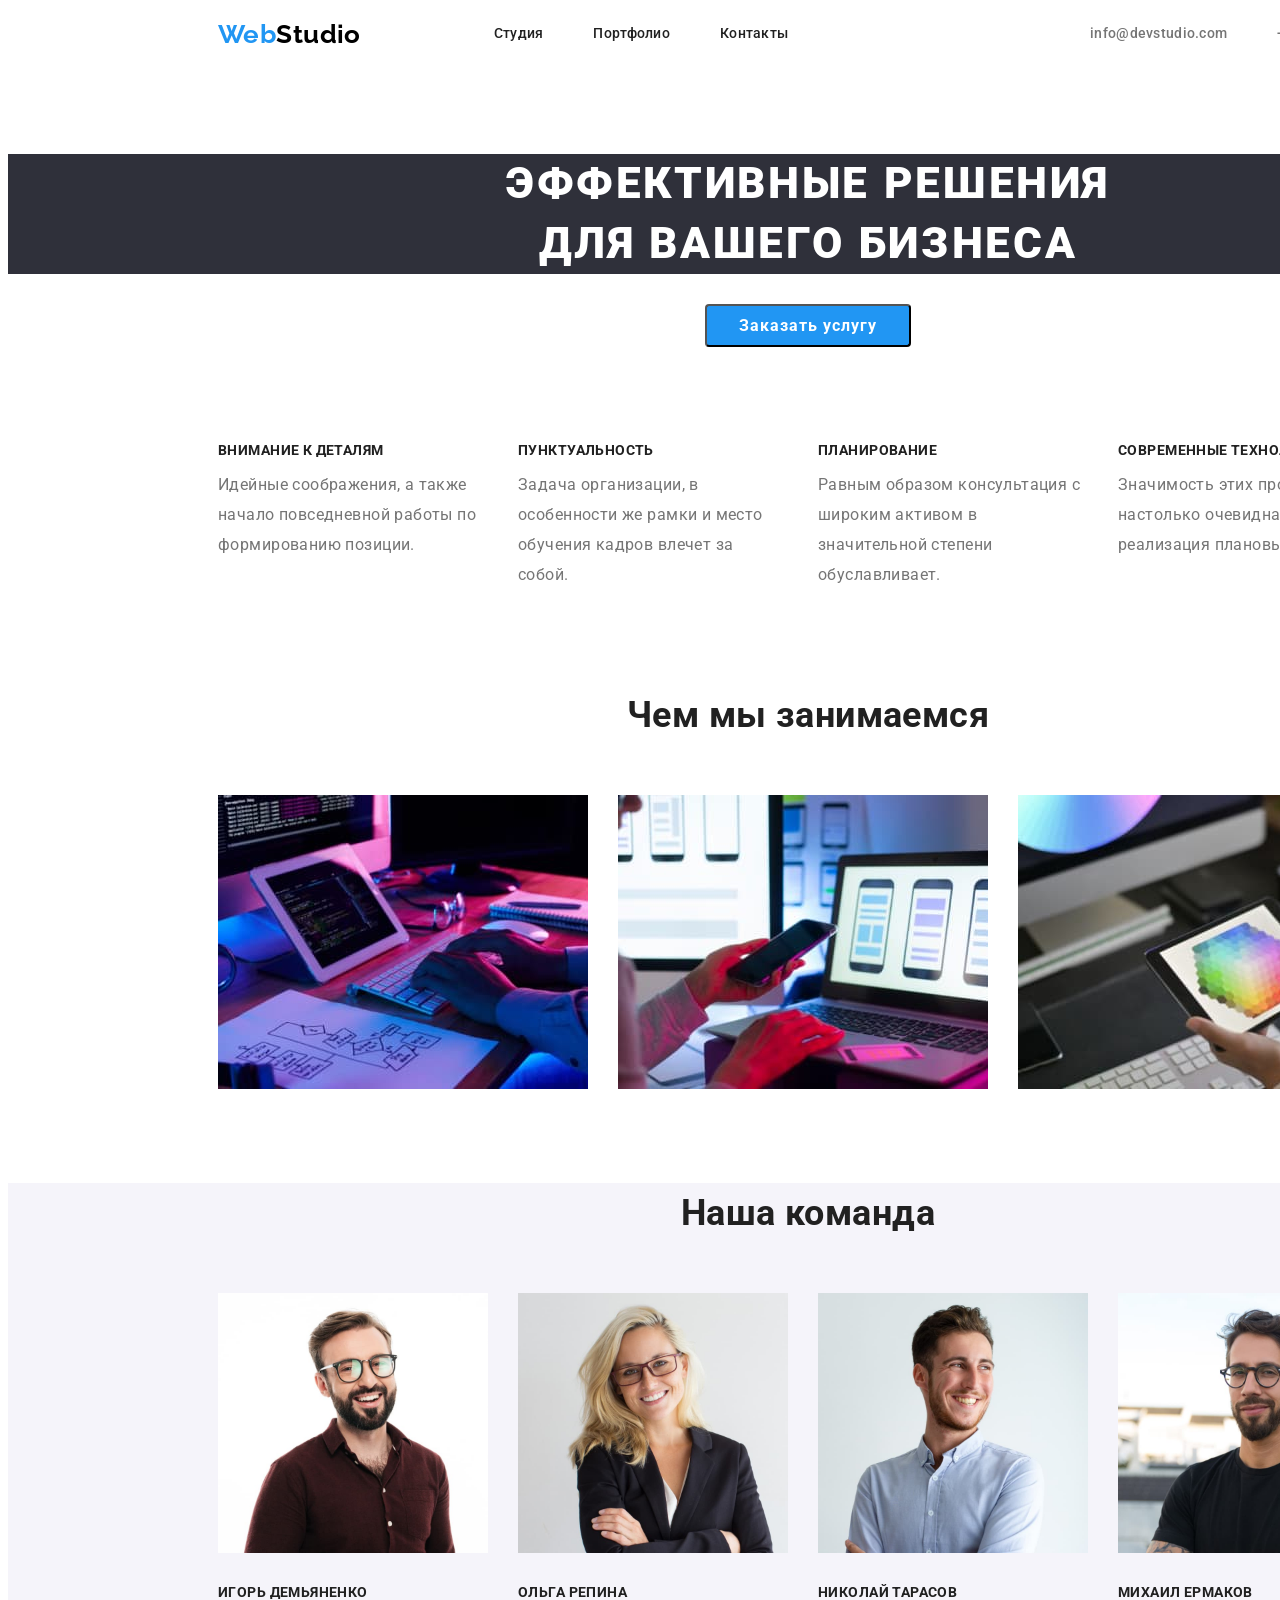
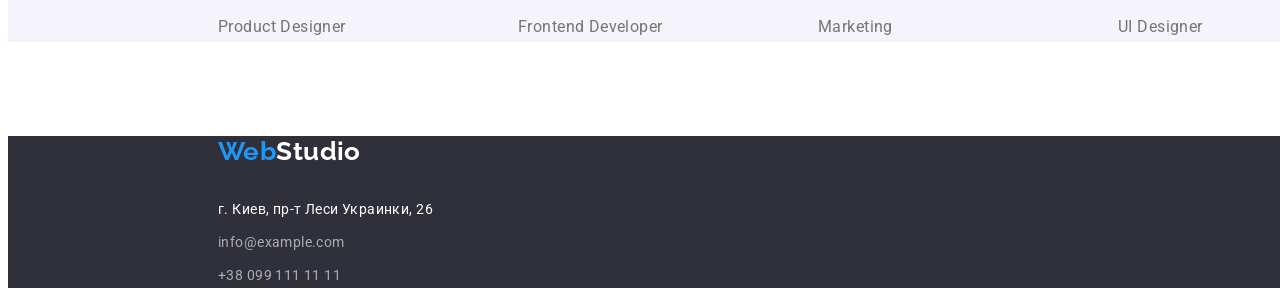
==== commit feeb19a1: "yfytctyyz aktrc ,jrcsd" ====
--- a/index.html
+++ b/index.html
@@ -12,15 +12,15 @@
     <link rel="stylesheet" href="./css/style.css">
 </head>
 <body>
-     <header class="header">
-        <nav>
+     <header class="header container">
+        <nav class="nav-link">
         <a href="index.html" class="logo" > <span class="logo-word">Web</span>Studio</a>
    
         
             <ul class="list">
-                <li> <a href="index.html" class="link">Студия</a> </li>
-                <li> <a href="portfolio.html" class="link">Портфолио</a></li>
-                <li> <a href="" class="link">Контакты</a></li>
+                <li class="item"> <a href="index.html" class="link">Студия</a> </li>
+                <li class="item"> <a href="portfolio.html" class="link">Портфолио</a></li>
+                <li class="item"> <a href="" class="link">Контакты</a></li>
             </ul>         
      
     </nav>
@@ -32,102 +32,110 @@
      </header>
     <main>
 
-   <section>
+   <section class="hero">
        <h1 class="hero-title">Эффективные решения <br> для вашего бизнеса</h1>
        <button type="button" class="button">Заказать услугу
        </button>
    </section>
 
    <section>
-    <h2 class="section-title">
-        Особенности
-    </h2>
-       <ul>
-           <li>            
-            <h3 class="title">Внимание к деталям</h3>
-            <p>Идейные соображения, а также начало повседневной работы по формированию позиции.</p>
+       <div class="container">
+        <h2 class="title-peculiarties">
+            Особенности
+        </h2>
+        <ul class="peculiarties">
+            <li class="item">            
+             <h3 class="title">Внимание к деталям</h3>
+             <p class="text">Идейные соображения, а также начало повседневной работы по формированию позиции.</p>
+            </li>
+ 
+           <li class="item">        
+          <h3 class="title">Пунктуальность</h3>
+          <p class="text">Задача организации, в особенности же рамки и место обучения кадров влечет за собой.</p>
            </li>
-
-          <li>        
-         <h3 class="title">Пунктуальность</h3>
-         <p>Задача организации, в особенности же рамки и место обучения кадров влечет за собой.</p>
-          </li>
-
-        <li>        
-         <h3 class="title">Планирование</h3>
-         <p>
-            Равным образом консультация с широким активом в значительной степени обуславливает.
+ 
+         <li class="item">        
+          <h3 class="title">Планирование</h3>
+          <p class="text">
+             Равным образом консультация с широким активом в значительной степени обуславливает.
+          </p>
+         </li>
+        
+         <li class="item">
+          <h3 class="title">Современные технологии</h3>
+         <p class="text">
+             Значимость этих проблем настолько очевидна, что реализация плановых заданий.
          </p>
-        </li>
-       
-        <li>
-         <h3 class="title">Современные технологии</h3>
-        <p>
-            Значимость этих проблем настолько очевидна, что реализация плановых заданий.
-        </p>
-        </li>
-       </ul>
+         </li>
+        </ul>
+       </div>
    </section>
    <section>
-       <h2 class="section-title">Чем мы занимаемся</h2>
-       <ul>
-           <li>
-            <img src="./imige/img.jpg" width="370" alt="руки на клавиатуре и планшет">
-           </li>
-
-           <li>
-            <img src="./imige/img(1).jpg" width="370" alt="женская рука с телефщном">
-        </li>
-
-        <li>
-            <img src="./imige/palitra.jpg" width="370" alt="в женской руке планшет с палитрой на экране">
-        </li>
-       </ul>
+       <div class="container ">
+        <h2 class="work-title">Чем мы занимаемся</h2>
+        <ul class="work">
+         <li class="item">
+             <img class="work-img"  src="./imige/img.jpg" width="370" alt="руки на клавиатуре и планшет">
+            </li>
+            <li class="item">
+                <img class="work-img"  src="./imige/img(1).jpg" alt="женская зука на клавиатуре">
+            </li>
+            <li class="item">
+                <img class="work-img" src="./imige/palitra.jpg" alt="в женской руке планшет с палитрой на экране">
+            </li>
+        </ul> 
+       </div>   
    </section>
 
    <section class="comand">
-       <h2 class="section-title">Наша команда</h2>
-       <ul>
-        <li>
-            <img src="./imige/people(1).jpg" width="270" alt="сотрудник Product Designer">
-            <h3 class="title">Игорь Демьяненко</h3>
-            <p>Product Designer</p>
-        </li>
-      
-            <li>
-                <img src="./imige/people(2).jpg" width="270" alt="сотрудник Frontend Developer">
-                <h3 class="title">Ольга Репина</h3>
-                <p>Frontend Developer</p>
-            </li>
-            
-             <li>
-                <img src="./imige/people(3).jpg" width="270"  alt="сотрудник Marketing">
-                 <h3 class="title">Николай Тарасов</h3>
-                 <p>Marketing</p>
+       <div class="container">
+        <h2 class="comand-title">Наша команда</h2>
+        <ul class="comand-list">
+         <li class="item">
+             <img class="comand-img" src="./imige/people(1).jpg" width="270" alt="сотрудник Product Designer">
+             <h3 class="title">Игорь Демьяненко</h3>
+             <p class="text">Product Designer</p>
+         </li>
+       
+             <li class="item">
+                 <img class="comand-img" src="./imige/people(2).jpg" width="270" alt="сотрудник Frontend Developer">
+                 <h3 class="title">Ольга Репина</h3>
+                 <p class="text">Frontend Developer</p>
              </li>
-             <li>
-                <img src="./imige/people(4).jpg" width="270" alt="сотрудник UI Designer">
-                <h3 class="title">Михаил Ермаков</h3>
-                <p>UI Designer</p>
-            </li>
-       </ul>
+             
+              <li class="item">
+                 <img class="comand-img" src="./imige/people(3).jpg" width="270"  alt="сотрудник Marketing">
+                  <h3 class="title">Николай Тарасов</h3>
+                  <p class="text">Marketing</p>
+              </li>
+              <li class="item">
+                 <img class="comand-img" src="./imige/people(4).jpg" width="270" alt="сотрудник UI Designer">
+                 <h3 class="title">Михаил Ермаков</h3>
+                 <p class="text">UI Designer</p>
+             </li>
+        </ul>
+       </div>
    </section>
    </main>
    <footer class="footer">
-    <a href="index.html" class="logo"> <span class="logo-word">Web</span>Studio</a>
-    <address>
-        <ul class="address-list">
-            <li>
-                <a href="https://www.google.com/maps/place/%D0%B1%D1%83%D0%BB.+%D0%9B%D0%B5%D1%81%D0%B8+%D0%A3%D0%BA%D1%80%D0%B0%D0%B8%D0%BD%D0%BA%D0%B8,+26,+%D0%9A%D0%B8%D0%B5%D0%B2,+02000/@50.4262118,30.5360923,17.5z/data=!4m5!3m4!1s0x40d4cf0e033ecbe9:0x57a4dffefec77da0!8m2!3d50.4265807!4d30.5383858" class="link"><span class="address"> г. Киев, пр-т Леси Украинки, 26</span></a>
-            </li>
-            <li>
-                <a href="mailto:info@example.com" class="link">info@example.com</a>
-            </li>
-            <li>
-                <a href="tel:+380991111111" class="link">+38 099 111 11 11</a>
-            </li>
-        </ul>                        
-    </address>
+       <div class="container ">
+           <div class="logo-footer">
+            <a href="index.html" class="logo"> <span class="logo-word">Web</span>Studio</a>
+           </div>
+        <address>
+            <ul class="address-list">
+                <li class="item">
+                    <a href="https://www.google.com/maps/place/%D0%B1%D1%83%D0%BB.+%D0%9B%D0%B5%D1%81%D0%B8+%D0%A3%D0%BA%D1%80%D0%B0%D0%B8%D0%BD%D0%BA%D0%B8,+26,+%D0%9A%D0%B8%D0%B5%D0%B2,+02000/@50.4262118,30.5360923,17.5z/data=!4m5!3m4!1s0x40d4cf0e033ecbe9:0x57a4dffefec77da0!8m2!3d50.4265807!4d30.5383858" class="link"><span class="address"> г. Киев, пр-т Леси Украинки, 26</span></a>
+                </li>
+                <li class="item">
+                    <a href="mailto:info@example.com" class="link">info@example.com</a>
+                </li>
+                <li>
+                    <a href="tel:+380991111111" class="link">+38 099 111 11 11</a>
+                </li class="item">
+            </ul>                        
+        </address>
+       </div>
    </footer>
 </body>
 </html>
--- a/css/style.css
+++ b/css/style.css
@@ -5,6 +5,15 @@
     --ccolor-withe: #ffffff;
     --logo-color: #000000;
 }
+
+html{
+    box-sizing: border-box;}
+
+    *,
+    *::before,
+    *::after{
+    box-sizing: inherit;}
+
 body{
     background-color: var(--ccolor-withe);
     color: var(--primory-text-color);
@@ -13,27 +22,76 @@
     font-size: 14px;
     line-height: 1.71;
     letter-spacing: 0.03em;
+    width: 1600px;
 }
 
     ul{ list-style: none;}
 
-    .header .logo{
+    .container{
+        margin-left: auto;
+        margin-right: auto;
+        padding-left: 15px;
+        padding-right: 15px;
+        width: 1210px;
+    }
+
+    .header-portpholio{
+        display: flex;
+        margin-bottom: 94px;
+    }
+
+    .header{
+        display: flex;
+        margin-bottom: 94px;
+    }
+
+    .header-portpholio .logo{
+     margin-right: 93px;   
     color: var(--logo-color);
     text-decoration: none;
     font-family: 'Raleway';
     font-weight: 700;
     font-size: 26px;
     line-height: 1.19;
-
-
-
+}
+
+.header .logo{
+    margin-right: 93px;   
+   color: var(--logo-color);
+   text-decoration: none;
+   font-family: 'Raleway';
+   font-weight: 700;
+   font-size: 26px;
+   line-height: 1.19;
 }
 
 .logo-word{
     color: var(--accent-color);
 }
 
+.nav-link {
+    display: block;
+    display: flex;
+    align-items: center;
+}
+
+
+
+.list{
+    display: block;
+    display: flex;
+}
+
+.list .item + .item{
+    margin-left: 50px;
+}
+
+
+
+
 .list .link{
+    padding-top: 32px;
+    padding-bottom: 32px;
     color: var(--secondary-text-color);
     text-decoration: none;
     font-weight: 500;
@@ -46,7 +104,15 @@
     color: var(--accent-color);
 }
 
+.contact{
+    display: block;
+    display: flex;
+    align-items: center;
+    margin-left: auto;
+}
+
 .contact .link{
+    margin-left: 50px;
     color: var(--primory-text-color);
     text-decoration: none;
     font-weight: 500;
@@ -59,6 +125,8 @@
 }
 
 .hero-title{
+    margin-top: 0px;
+    margin-bottom: 30px;
     color: var(--ccolor-withe);
     /* времено фон */
     background-color: #2F303A;
@@ -71,6 +139,13 @@
 }
 
 .button{
+    margin-left: auto;
+    margin-right: auto;
+    margin-bottom: 94px;
+    padding: 10px 32px;
+    border-radius: 4px;
+    
+
     color: var(--ccolor-withe);
     background-color: var(--accent-color);
     font-family: inherit;
@@ -83,7 +158,8 @@
     letter-spacing: 0.06em;
 }
 
-.section-title{
+.title-peculiarties{
+    display: none;
     color: var(--secondary-text-color);
     font-weight: 700;
     font-size: 36px;
@@ -91,10 +167,118 @@
     text-align: center;
 }
 
+.peculiarties .title{
+    margin-top: 0px;
+    margin-bottom: 10px;
+}
+
+.peculiarties{
+    display:block;
+    display: flex;
+    padding-left: 0px;
+    margin-top: 0px;
+    margin-bottom: 94px;
+    
+}
+
+
+
+.peculiarties .text{
+    margin-top: 0px;
+    margin-bottom: 0px;   
+   
+}
+
+.peculiarties .item{
+    width: 270px;
+    margin-right: 30px;
+    align-items: center;      
+}
+
+.peculiarties .item:nth-child(4n){
+    margin-right: 0px;
+}
+
+.work-title{
+    margin-top: 0px;
+    margin-bottom: 50px;
+
+    color: var(--secondary-text-color);
+    font-weight: 700;
+    font-size: 36px;
+    line-height: 1.67;
+    text-align: center;
+}
+
+.work{
+    display: block;
+    display: flex;
+    margin-top: 0px;
+    margin-bottom: 94px;
+    padding: 0px 0px 0px 0px;
+}
+
+.work .item{   
+    margin-right: 30px;
+}
+
+.work-img{
+    display: block;
+    width: 370px;
+}
+
+
+
+.work .item:nth-child(3n){
+    margin-right: 0px;
+}
+
+.comand-title{
+    margin-top: 0px;
+    margin-bottom: 50px;
+
+    color: var(--secondary-text-color);
+    font-weight: 700;
+    font-size: 36px;
+    line-height: 1.67;
+    text-align: center;
+}
+
+.comand-list{
+    display: block;
+    display: flex;
+    padding: 0px 0px 0px 0px;
+    margin-bottom: 94px;
+}
+
+.comand-img{
+    display: block;
+    width: 270px;
+    margin-right: 30px;
+    margin-bottom: 30px;   
+}
+
+.comand-list .comand-img:nth-child(4n){
+    margin-right: 0px;
+}
+
+.comand-list.item{
+    margin-right: 30px;
+}
+.comand-list .title{
+    margin-top: 0px;
+    margin-bottom: 10px;
+}
+
+.comand-list .text{
+    margin-top: 0px;
+    margin-bottom: 0px;
+}
+
 .title{
     color: var(--secondary-text-color);
     font-weight: 700;
-    font-size: 14px;
+    font-size: 14px;: 0px;
     line-height: 1.4;
     text-transform: uppercase;
 }
@@ -107,7 +291,8 @@
     background-color: #2F303A;
 }
 
-.footer .logo{
+.footer .logo{ 
+    
     color: var(--ccolor-withe);
     text-decoration: none;
     font-family: 'Raleway';
@@ -116,9 +301,24 @@
     line-height: 1.19;
 }
 
+.logo-footer{
+    margin-bottom: 30px;
+}
+
 .address{
     color: var(--ccolor-withe);    
 }
+.address-list{
+    margin-top: 0px;
+    margin-bottom: 0px0;
+    padding: 0px 0px 0px 0px;
+}
+
+.address-list .item{
+    margin-bottom: 9px;
+}
+
+
 .address:hover, .address:focus{
     color: var(--accent-color);
 }
@@ -137,7 +337,38 @@
     color: var(--accent-color);
 }
 
+.portpholio-title{
+    display: none;
+    color: var(--secondary-text-color);
+    font-weight: 700;
+    font-size: 36px;
+    line-height: 1.67;
+    text-align: center;
+}
+
+.project{
+    display: block;
+    display: flex;
+    margin-top: 0px;
+    margin-bottom: 50px;
+    padding-left: 0px;
+    justify-content: center;
+}
+
+.project .item{
+    justify-content: center;
+    margin-bottom: 0px;
+}
+
+.project .item + .item{
+    margin-left: 8px;
+}
+
 .project .button{
+    padding: 6px 22px;
+    border-radius: 4px;
+    margin-bottom: 0px;
+
     font-family: inherit;
     color: var(--secondary-text-color);
     background-color: #F5F4FA;
@@ -150,6 +381,48 @@
 .project .button:hover, .project .button:focus{
     color: var(--ccolor-withe);
     background-color: var(--accent-color);
+}
+
+.portpholio{
+ 
+    display: flex;
+    flex-wrap: wrap;
+    margin-top: 0px;
+    margin-bottom: 94px;
+    padding-left: 0px;
+
+}
+.portpholio-img{
+    display: block;
+    flex: calc((100%-60px)/3);
+    margin-bottom: 20px;
+}
+.portpholio .title-item{
+    margin-top: 0px;
+    margin-bottom: 4px;
+    margin-left: 24px;
+}
+
+.portpholio .item{ 
+    display: block;
+    border: 1px solid rgba(238, 238, 238, 1);
+    align-items: center;
+    margin-right: 30px;
+    margin-bottom: 30px;  
+}
+
+.portpholio .item:nth-child(3n){
+    margin-right: 0px;
+}
+
+.portpholio .item :nth-last-child(-n+3){
+    margin-bottom: 0px;
+}
+
+.portpholio .text{
+    margin-top: 0px;
+    margin-bottom: 0px;
+    margin-left: 24px;
 }
     
 .title-item{
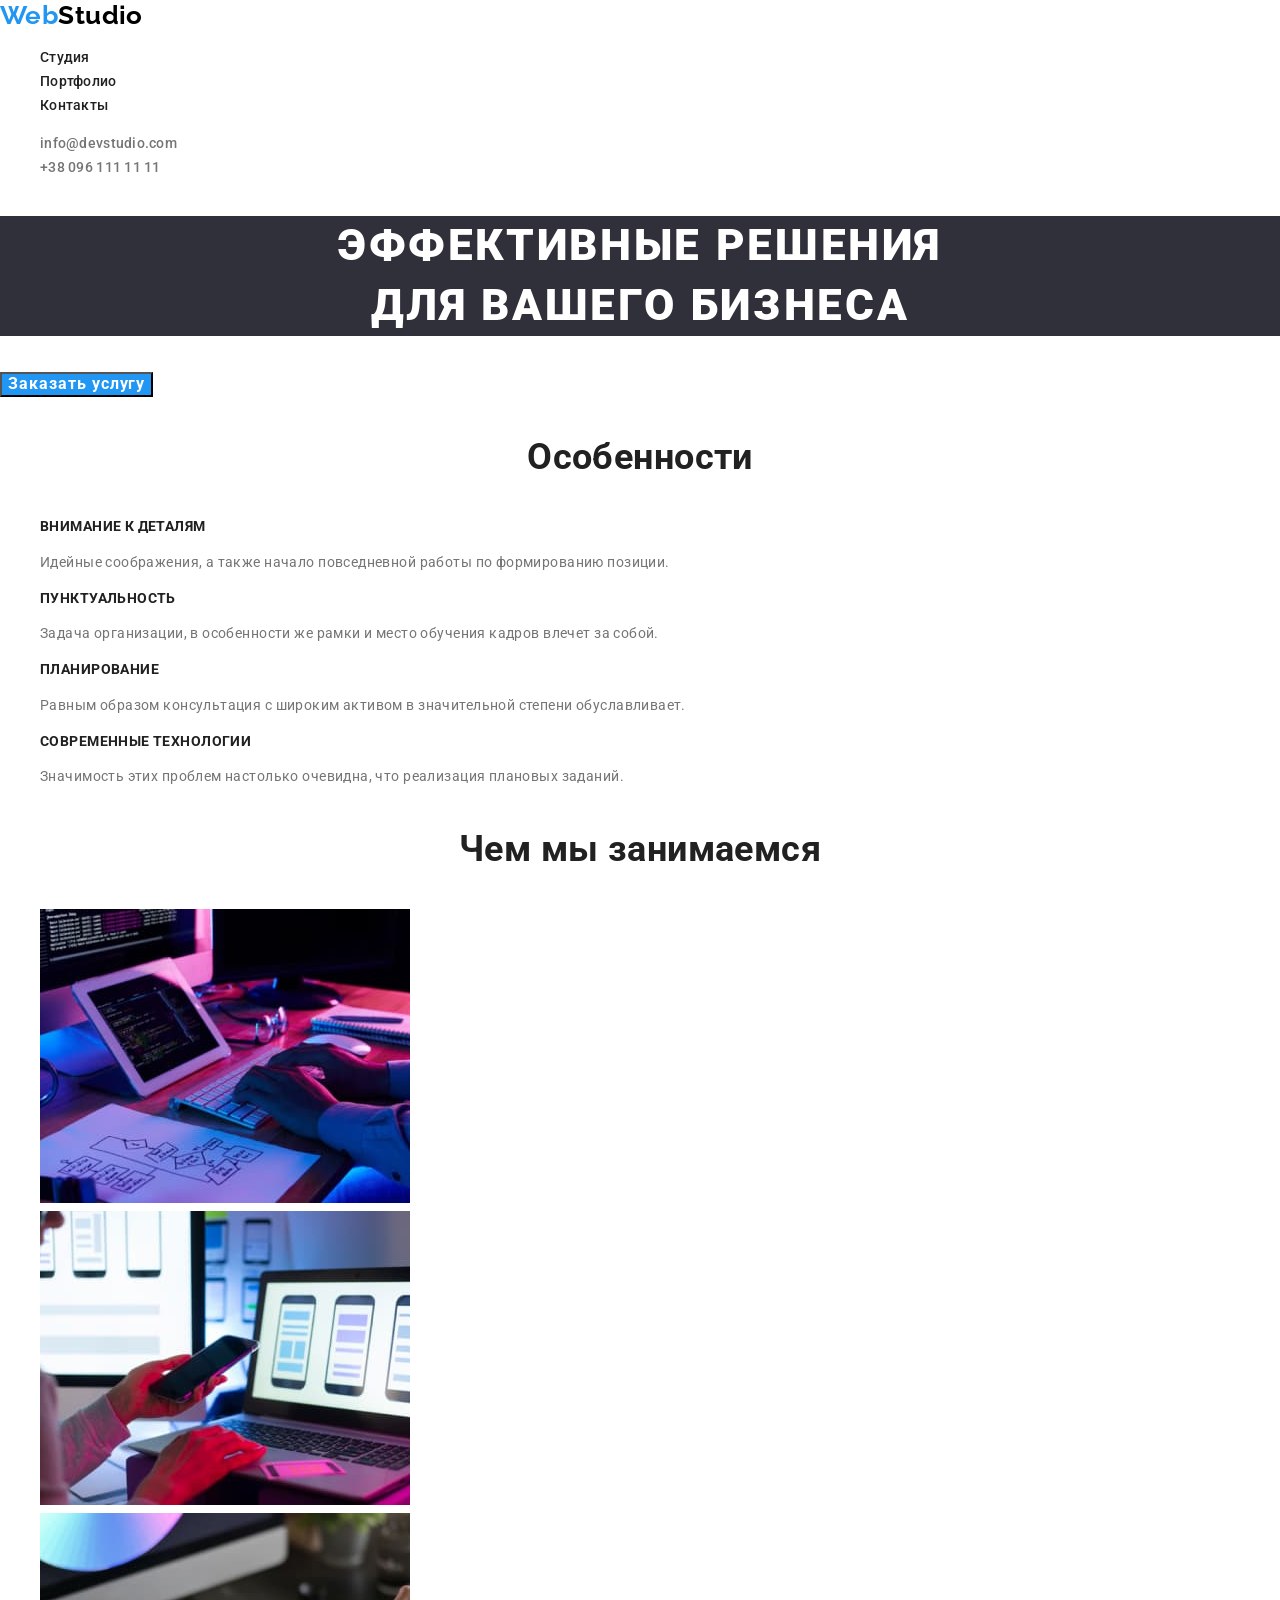
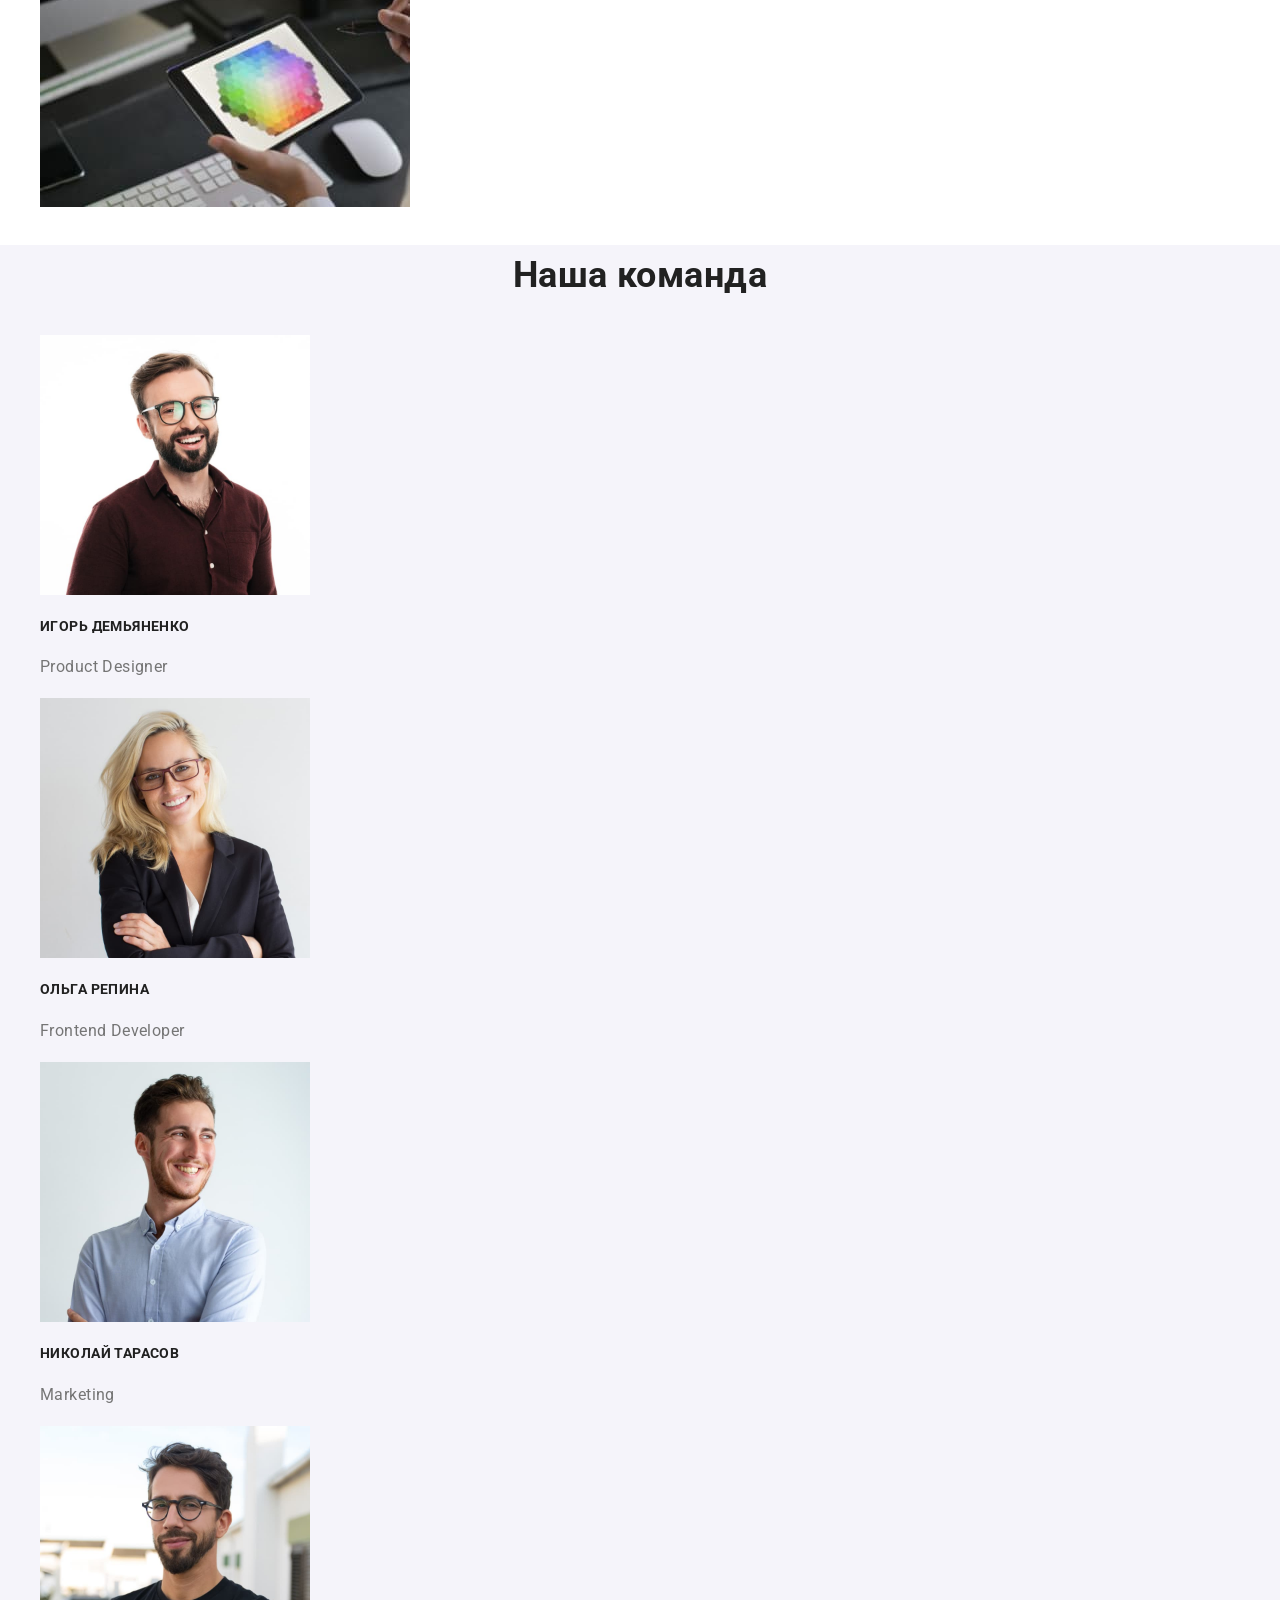
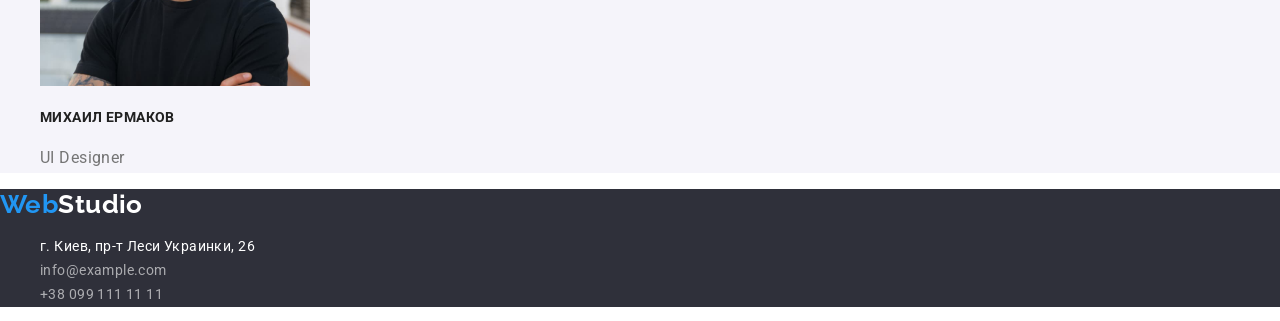
==== commit f4650108: "дз33" ====
--- a/index.html
+++ b/index.html
@@ -8,11 +8,12 @@
     <title>Web Studio</title>
     <link rel="preconnect" href="https://fonts.googleapis.com">
     <link rel="preconnect" href="https://fonts.gstatic.com" crossorigin>
-    <link href="https://fonts.googleapis.com/css2?family=Raleway:wght@700&family=Roboto:wght@400;500;700;900&display=swap" rel="stylesheet">   
+    <link href="https://fonts.googleapis.com/css2?family=Raleway:wght@700&family=Roboto:wght@400;500;700;900&display=swap" rel="stylesheet"> 
+    <link rel="stylesheet" href="https://cdnjs.cloudflare.com/ajax/libs/modern-normalize/1.1.0/modern-normalize.min.css">  
     <link rel="stylesheet" href="./css/style.css">
 </head>
 <body>
-     <header class="header container">
+     <header class="header">
         <nav class="nav-link">
         <a href="index.html" class="logo" > <span class="logo-word">Web</span>Studio</a>
    
@@ -39,7 +40,7 @@
    </section>
 
    <section>
-       <div class="container">
+       <div>
         <h2 class="title-peculiarties">
             Особенности
         </h2>
@@ -71,7 +72,7 @@
        </div>
    </section>
    <section>
-       <div class="container ">
+       <div>
         <h2 class="work-title">Чем мы занимаемся</h2>
         <ul class="work">
          <li class="item">
@@ -118,21 +119,21 @@
    </section>
    </main>
    <footer class="footer">
-       <div class="container ">
+       <div>
            <div class="logo-footer">
             <a href="index.html" class="logo"> <span class="logo-word">Web</span>Studio</a>
            </div>
         <address>
             <ul class="address-list">
                 <li class="item">
-                    <a href="https://www.google.com/maps/place/%D0%B1%D1%83%D0%BB.+%D0%9B%D0%B5%D1%81%D0%B8+%D0%A3%D0%BA%D1%80%D0%B0%D0%B8%D0%BD%D0%BA%D0%B8,+26,+%D0%9A%D0%B8%D0%B5%D0%B2,+02000/@50.4262118,30.5360923,17.5z/data=!4m5!3m4!1s0x40d4cf0e033ecbe9:0x57a4dffefec77da0!8m2!3d50.4265807!4d30.5383858" class="link"><span class="address"> г. Киев, пр-т Леси Украинки, 26</span></a>
+                    <a href="https://www.google.com/maps/place/%D0%B1%D1%83%D0%BB.+%D0%9B%D0%B5%D1%81%D0%B8+%D0%A3%D0%BA%D1%80%D0%B0%D0%B8%D0%BD%D0%BA%D0%B8,+26,+%D0%9A%D0%B8%D0%B5%D0%B2,+02000/@50.4262118,30.5360923,17.5z/data=!4m5!3m4!1s0x40d4cf0e033ecbe9:0x57a4dffefec77da0!8m2!3d50.4265807!4d30.5383858" target="_blanc" class="link"><span class="address"> г. Киев, пр-т Леси Украинки, 26</span></a>
                 </li>
                 <li class="item">
                     <a href="mailto:info@example.com" class="link">info@example.com</a>
                 </li>
-                <li>
+                <li class="item">
                     <a href="tel:+380991111111" class="link">+38 099 111 11 11</a>
-                </li class="item">
+                </li>
             </ul>                        
         </address>
        </div>
--- a/css/style.css
+++ b/css/style.css
@@ -6,14 +6,6 @@
     --logo-color: #000000;
 }
 
-html{
-    box-sizing: border-box;}
-
-    *,
-    *::before,
-    *::after{
-    box-sizing: inherit;}
-
 body{
     background-color: var(--ccolor-withe);
     color: var(--primory-text-color);
@@ -22,31 +14,13 @@
     font-size: 14px;
     line-height: 1.71;
     letter-spacing: 0.03em;
-    width: 1600px;
+ 
 }
 
     ul{ list-style: none;}
 
-    .container{
-        margin-left: auto;
-        margin-right: auto;
-        padding-left: 15px;
-        padding-right: 15px;
-        width: 1210px;
-    }
-
-    .header-portpholio{
-        display: flex;
-        margin-bottom: 94px;
-    }
-
-    .header{
-        display: flex;
-        margin-bottom: 94px;
-    }
-
     .header-portpholio .logo{
-     margin-right: 93px;   
+       
     color: var(--logo-color);
     text-decoration: none;
     font-family: 'Raleway';
@@ -56,7 +30,7 @@
 }
 
 .header .logo{
-    margin-right: 93px;   
+      
    color: var(--logo-color);
    text-decoration: none;
    font-family: 'Raleway';
@@ -68,30 +42,8 @@
 .logo-word{
     color: var(--accent-color);
 }
-
-.nav-link {
-    display: block;
-    display: flex;
-    align-items: center;
-}
-
-
-
-.list{
-    display: block;
-    display: flex;
-}
-
-.list .item + .item{
-    margin-left: 50px;
-}
-
-
-
-
+    
 .list .link{
-    padding-top: 32px;
-    padding-bottom: 32px;
     color: var(--secondary-text-color);
     text-decoration: none;
     font-weight: 500;
@@ -104,15 +56,9 @@
     color: var(--accent-color);
 }
 
-.contact{
-    display: block;
-    display: flex;
-    align-items: center;
-    margin-left: auto;
-}
+
 
 .contact .link{
-    margin-left: 50px;
     color: var(--primory-text-color);
     text-decoration: none;
     font-weight: 500;
@@ -125,10 +71,9 @@
 }
 
 .hero-title{
-    margin-top: 0px;
-    margin-bottom: 30px;
-    color: var(--ccolor-withe);
+   
     /* времено фон */
+    color: var(--ccolor-withe);
     background-color: #2F303A;
     font-weight: 900;
     font-size: 44px;
@@ -139,148 +84,56 @@
 }
 
 .button{
-    margin-left: auto;
-    margin-right: auto;
-    margin-bottom: 94px;
-    padding: 10px 32px;
-    border-radius: 4px;
-    
-
     color: var(--ccolor-withe);
     background-color: var(--accent-color);
     font-family: inherit;
     font-weight: 700;
     font-size: 16px;
     line-height: 1,88;
-    display: flex;
-    align-items: center;
-    text-align: center;
     letter-spacing: 0.06em;
+   
 }
 
 .title-peculiarties{
-    display: none;
-    color: var(--secondary-text-color);
-    font-weight: 700;
-    font-size: 36px;
-    line-height: 1.67;
-    text-align: center;
-}
-
-.peculiarties .title{
-    margin-top: 0px;
-    margin-bottom: 10px;
-}
-
-.peculiarties{
-    display:block;
-    display: flex;
-    padding-left: 0px;
-    margin-top: 0px;
-    margin-bottom: 94px;
-    
+   
+    color: var(--secondary-text-color);
+    font-weight: 700;
+    font-size: 36px;
+    line-height: 1.67;
+    text-align: center;
 }
 
 
 
 .peculiarties .text{
-    margin-top: 0px;
-    margin-bottom: 0px;   
-   
-}
-
-.peculiarties .item{
-    width: 270px;
-    margin-right: 30px;
-    align-items: center;      
-}
-
-.peculiarties .item:nth-child(4n){
-    margin-right: 0px;
-}
+    font-size: 14px;
+    line-height: 1.71;
+   
+} 
 
 .work-title{
-    margin-top: 0px;
-    margin-bottom: 50px;
-
-    color: var(--secondary-text-color);
-    font-weight: 700;
-    font-size: 36px;
-    line-height: 1.67;
-    text-align: center;
-}
-
-.work{
-    display: block;
-    display: flex;
-    margin-top: 0px;
-    margin-bottom: 94px;
-    padding: 0px 0px 0px 0px;
-}
-
-.work .item{   
-    margin-right: 30px;
-}
-
-.work-img{
-    display: block;
-    width: 370px;
-}
-
-
-
-.work .item:nth-child(3n){
-    margin-right: 0px;
+    color: var(--secondary-text-color);
+    font-weight: 700;
+    font-size: 36px;
+    line-height: 1.67;
+    text-align: center;
 }
 
 .comand-title{
-    margin-top: 0px;
-    margin-bottom: 50px;
-
-    color: var(--secondary-text-color);
-    font-weight: 700;
-    font-size: 36px;
-    line-height: 1.67;
-    text-align: center;
-}
-
-.comand-list{
-    display: block;
-    display: flex;
-    padding: 0px 0px 0px 0px;
-    margin-bottom: 94px;
-}
-
-.comand-img{
-    display: block;
-    width: 270px;
-    margin-right: 30px;
-    margin-bottom: 30px;   
-}
-
-.comand-list .comand-img:nth-child(4n){
-    margin-right: 0px;
-}
-
-.comand-list.item{
-    margin-right: 30px;
-}
-.comand-list .title{
-    margin-top: 0px;
-    margin-bottom: 10px;
-}
-
-.comand-list .text{
-    margin-top: 0px;
-    margin-bottom: 0px;
+    color: var(--secondary-text-color);
+    font-weight: 700;
+    font-size: 36px;
+    line-height: 1.67;
+    text-align: center;
 }
 
 .title{
     color: var(--secondary-text-color);
     font-weight: 700;
-    font-size: 14px;: 0px;
+    font-size: 14px; 
     line-height: 1.4;
     text-transform: uppercase;
+    
 }
 
 .comand{
@@ -301,21 +154,10 @@
     line-height: 1.19;
 }
 
-.logo-footer{
-    margin-bottom: 30px;
-}
+
 
 .address{
     color: var(--ccolor-withe);    
-}
-.address-list{
-    margin-top: 0px;
-    margin-bottom: 0px0;
-    padding: 0px 0px 0px 0px;
-}
-
-.address-list .item{
-    margin-bottom: 9px;
 }
 
 
@@ -338,37 +180,15 @@
 }
 
 .portpholio-title{
-    display: none;
-    color: var(--secondary-text-color);
-    font-weight: 700;
-    font-size: 36px;
-    line-height: 1.67;
-    text-align: center;
-}
-
-.project{
-    display: block;
-    display: flex;
-    margin-top: 0px;
-    margin-bottom: 50px;
-    padding-left: 0px;
-    justify-content: center;
-}
-
-.project .item{
-    justify-content: center;
-    margin-bottom: 0px;
-}
-
-.project .item + .item{
-    margin-left: 8px;
-}
+    color: var(--secondary-text-color);
+    font-weight: 700;
+    font-size: 36px;
+    line-height: 1.67;
+    text-align: center;
+}
+
 
 .project .button{
-    padding: 6px 22px;
-    border-radius: 4px;
-    margin-bottom: 0px;
-
     font-family: inherit;
     color: var(--secondary-text-color);
     background-color: #F5F4FA;
@@ -381,50 +201,7 @@
 .project .button:hover, .project .button:focus{
     color: var(--ccolor-withe);
     background-color: var(--accent-color);
-}
-
-.portpholio{
- 
-    display: flex;
-    flex-wrap: wrap;
-    margin-top: 0px;
-    margin-bottom: 94px;
-    padding-left: 0px;
-
-}
-.portpholio-img{
-    display: block;
-    flex: calc((100%-60px)/3);
-    margin-bottom: 20px;
-}
-.portpholio .title-item{
-    margin-top: 0px;
-    margin-bottom: 4px;
-    margin-left: 24px;
-}
-
-.portpholio .item{ 
-    display: block;
-    border: 1px solid rgba(238, 238, 238, 1);
-    align-items: center;
-    margin-right: 30px;
-    margin-bottom: 30px;  
-}
-
-.portpholio .item:nth-child(3n){
-    margin-right: 0px;
-}
-
-.portpholio .item :nth-last-child(-n+3){
-    margin-bottom: 0px;
-}
-
-.portpholio .text{
-    margin-top: 0px;
-    margin-bottom: 0px;
-    margin-left: 24px;
-}
-    
+}   
 .title-item{
     color: #212121;
     ont-weight: 700;
